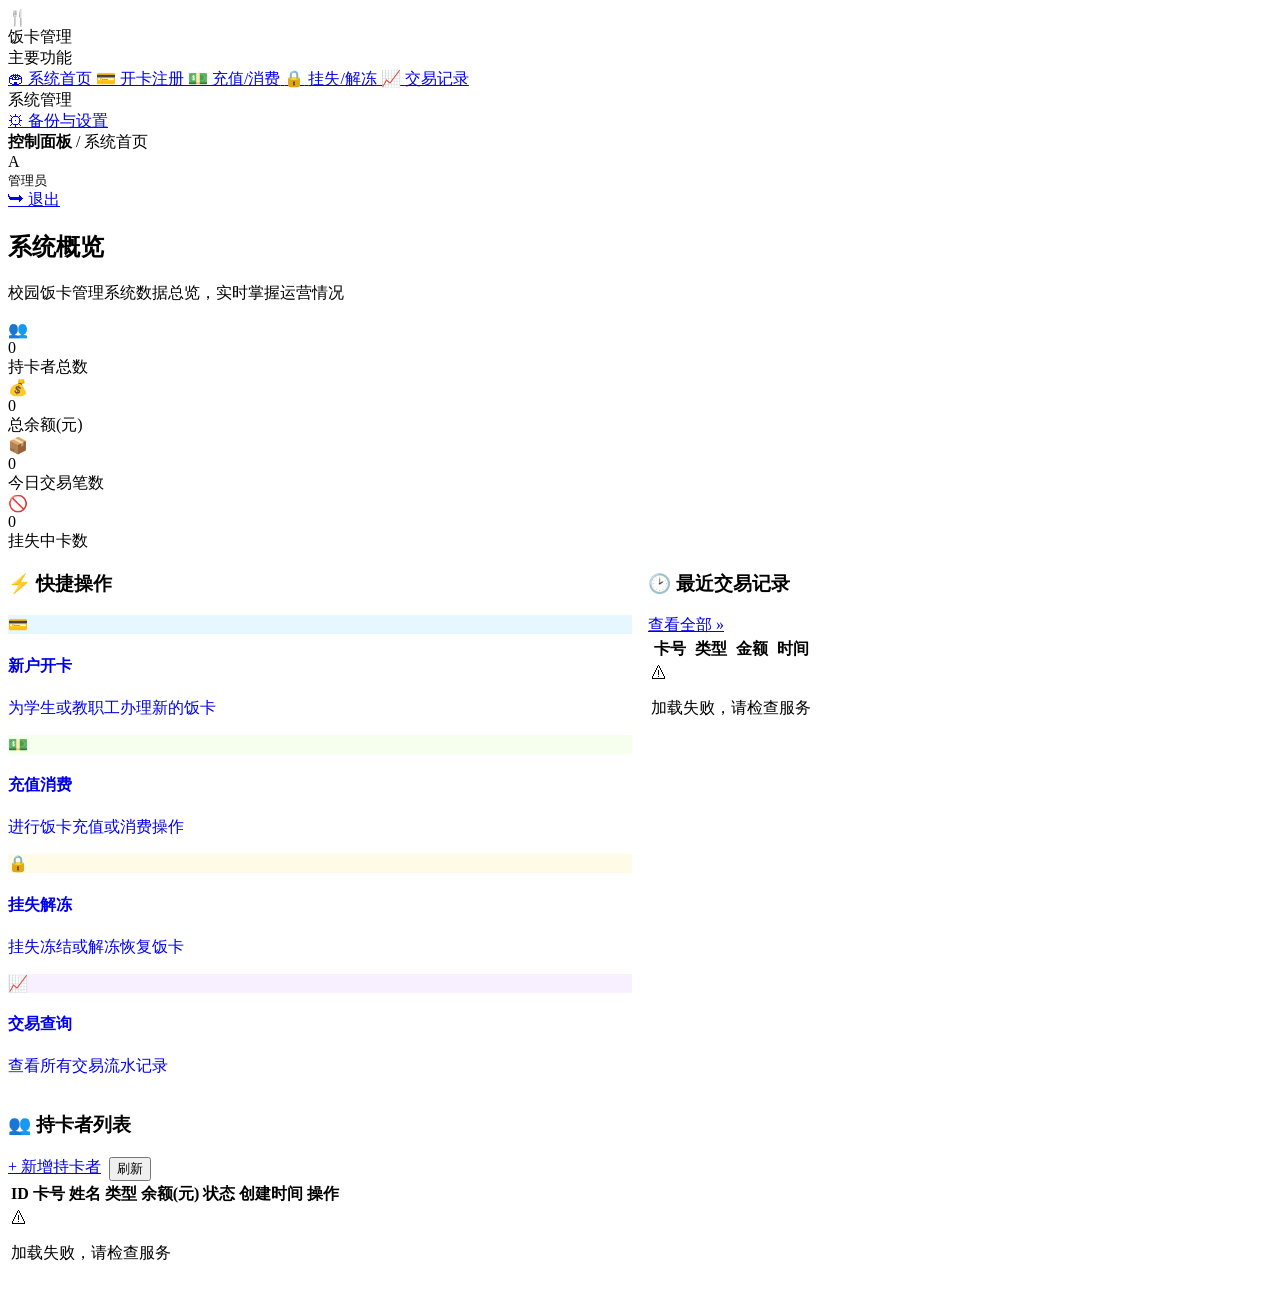
==== src/main/resources/templates/index.html @ 961508a8 "Initial commit" ====
<!DOCTYPE html>
<html lang="zh-CN" xmlns:th="http://www.thymeleaf.org">
<head>
  <meta charset="UTF-8">
  <meta name="viewport" content="width=device-width, initial-scale=1.0">
  <title>系统首页 - 校园饭卡管理系统</title>
  <link rel="stylesheet" th:href="@{/css/style.css}">
</head>
<body>
  <div class="app-layout">
    <!-- ==================== 侧边栏导航 ==================== -->
    <aside class="sidebar">
      <div class="sidebar-header">
        <div class="logo-icon-small">&#127860;</div>
        <span>饭卡管理</span>
      </div>
      <nav class="sidebar-nav">
        <div class="nav-section-title">主要功能</div>
        <a href="/index" class="nav-item active">
          <span class="nav-icon">&#127967;</span>
          <span>系统首页</span>
        </a>
        <a href="/register" class="nav-item">
          <span class="nav-icon">&#128179;</span>
          <span>开卡注册</span>
        </a>
        <a href="/recharge-consume" class="nav-item">
          <span class="nav-icon">&#128181;</span>
          <span>充值/消费</span>
        </a>
        <a href="/loss-management" class="nav-item">
          <span class="nav-icon">&#128274;</span>
          <span>挂失/解冻</span>
        </a>
        <a href="/transactions" class="nav-item">
          <span class="nav-icon">&#128200;</span>
          <span>交易记录</span>
        </a>

        <div class="nav-section-title">系统管理</div>
        <a href="/settings" class="nav-item">
          <span class="nav-icon">&#9881;</span>
          <span>备份与设置</span>
        </a>
      </nav>
    </aside>

    <!-- ==================== 主内容区 ==================== -->
    <main class="main-content">
      <!-- 顶部导航栏 -->
      <header class="topbar">
        <div class="topbar-left">
          <span class="breadcrumb"><strong>控制面板</strong> / 系统首页</span>
        </div>
        <div class="topbar-right">
          <div class="user-info" onclick="showToast('当前用户：管理员(admin)','info')">
            <div class="avatar">A</div>
            <span style="font-size:13px;font-weight:500;">管理员</span>
          </div>
          <a href="/login" class="btn btn-default btn-sm" onclick="return confirmLogout()">
            &#10149; 退出
          </a>
        </div>
      </header>

      <!-- 页面内容 -->
      <div class="page-content">
        <!-- 页面标题 -->
        <div class="page-header">
          <h2>系统概览</h2>
          <p>校园饭卡管理系统数据总览，实时掌握运营情况</p>
        </div>

        <!-- 数据统计卡片 -->
        <div class="stats-row" id="statsRow">
          <div class="stat-card">
            <div class="stat-icon blue">&#128101;</div>
            <div class="stat-info">
              <div class="stat-value" id="totalUsers">--</div>
              <div class="stat-label">持卡者总数</div>
            </div>
          </div>
          <div class="stat-card">
            <div class="stat-icon green">&#128176;</div>
            <div class="stat-info">
              <div class="stat-value" id="totalBalance">--</div>
              <div class="stat-label">总余额(元)</div>
            </div>
          </div>
          <div class="stat-card">
            <div class="stat-icon orange">&#128230;</div>
            <div class="stat-info">
              <div class="stat-value" id="todayTransactions">--</div>
              <div class="stat-label">今日交易笔数</div>
            </div>
          </div>
          <div class="stat-card">
            <div class="stat-icon red">&#128683;</div>
            <div class="stat-info">
              <div class="stat-value" id="lossCount">--</div>
              <div class="stat-label">挂失中卡数</div>
            </div>
          </div>
        </div>

        <!-- 快捷操作 + 最近记录 -->
        <div style="display:grid; grid-template-columns: 1fr 1fr; gap:16px;">
          <!-- 快捷操作 -->
          <div class="card">
            <div class="card-header">
              <h3>&#9889; 快捷操作</h3>
            </div>
            <div class="card-body">
              <div class="quick-actions-grid" style="grid-template-columns: 1fr 1fr;">
                <a href="/register" class="qa-card" style="cursor:pointer;text-decoration:none;display:block;">
                  <div class="qa-icon" style="background:#e6f7ff;color:#1890ff;">&#128179;</div>
                  <h4>新户开卡</h4>
                  <p>为学生或教职工办理新的饭卡</p>
                </a>
                <a href="/recharge-consume" class="qa-card" style="cursor:pointer;text-decoration:none;display:block;">
                  <div class="qa-icon" style="background:#f6ffed;color:#52c41a;">&#128181;</div>
                  <h4>充值消费</h4>
                  <p>进行饭卡充值或消费操作</p>
                </a>
                <a href="/loss-management" class="qa-card" style="cursor:pointer;text-decoration:none;display:block;">
                  <div class="qa-icon" style="background:#fffbe6;color:#faad14;">&#128274;</div>
                  <h4>挂失解冻</h4>
                  <p>挂失冻结或解冻恢复饭卡</p>
                </a>
                <a href="/transactions" class="qa-card" style="cursor:pointer;text-decoration:none;display:block;">
                  <div class="qa-icon" style="background:#f9f0ff;color:#722ed1;">&#128200;</div>
                  <h4>交易查询</h4>
                  <p>查看所有交易流水记录</p>
                </a>
              </div>
            </div>
          </div>

          <!-- 最近交易记录 -->
          <div class="card">
            <div class="card-header">
              <h3>&#128337; 最近交易记录</h3>
              <a href="/transactions" class="btn btn-sm btn-outline">查看全部 &raquo;</a>
            </div>
            <div class="card-body" style="padding:0;">
              <div class="table-wrapper">
                <table class="data-table">
                  <thead>
                    <tr>
                      <th>卡号</th>
                      <th>类型</th>
                      <th>金额</th>
                      <th>时间</th>
                    </tr>
                  </thead>
                  <tbody id="recentTransactions">
                    <tr>
                      <td colspan="4" class="empty-state">
                        <div class="empty-icon">&#8987;</div>
                        <p>正在加载数据...</p>
                      </td>
                    </tr>
                  </tbody>
                </table>
              </div>
            </div>
          </div>
        </div>

        <!-- 持卡者列表预览 -->
        <div class="card mt-24">
          <div class="card-header">
            <h3>&#128101; 持卡者列表</h3>
            <div style="display:flex;gap:8px;">
              <a href="/register" class="btn btn-primary btn-sm">+ 新增持卡者</a>
              <button class="btn btn-default btn-sm" onclick="loadCardHolders()">刷新</button>
            </div>
          </div>
          <div class="card-body" style="padding:0;">
            <div class="table-wrapper">
              <table class="data-table">
                <thead>
                  <tr>
                    <th>ID</th>
                    <th>卡号</th>
                    <th>姓名</th>
                    <th>类型</th>
                    <th>余额(元)</th>
                    <th>状态</th>
                    <th>创建时间</th>
                    <th>操作</th>
                  </tr>
                </thead>
                <tbody id="cardHolderTableBody">
                  <tr>
                    <td colspan="8" class="empty-state">
                      <div class="empty-icon">&#8987;</div>
                      <p>正在加载数据...</p>
                    </td>
                  </tr>
                </tbody>
              </table>
            </div>
          </div>
        </div>
      </div>
    </main>
  </div>

  <!-- Toast容器 -->
  <div class="toast-container" id="toastContainer"></div>

  <script>
    // ========== 工具函数 ==========
    const API_BASE = '/api';

    async function apiGet(url) {
      try {
        const res = await fetch(API_BASE + url);
        return await res.json();
      } catch (err) {
        console.error('API请求失败:', url, err);
        return null;
      }
    }

    async function apiPost(url, data) {
      try {
        const options = {
          method: 'POST',
          headers: { 'Content-Type': 'application/json' },
        };
        if (data && typeof data === 'object') {
          // 区分 JSON body 和 form params
          if (url.includes('?')) {
            options.headers['Content-Type'] = 'application/x-www-form-urlencoded';
            options.body = Object.entries(data).map(([k,v]) => k+'='+encodeURIComponent(v)).join('&');
          } else {
            options.body = JSON.stringify(data);
          }
        }
        const res = await fetch(API_BASE + url, options);
        return await res.json();
      } catch (err) {
        console.error('API POST失败:', url, err);
        return null;
      }
    }

    function formatMoney(val) {
      if (val == null) return '0.00';
      return Number(val).toFixed(2);
    }

    function formatDate(dt) {
      if (!dt) return '--';
      const d = new Date(dt);
      return d.toLocaleString('zh-CN', {
        year:'numeric',month:'2-digit',day:'2-digit',
        hour:'2-digit',minute:'2-digit',second:'2-digit'
      });
    }

    function statusTag(status) {
      const map = {
        1: '<span class="tag tag-success">正常</span>',
        2: '<span class="tag tag-warning">已挂失</span>',
        3: '<span class="tag tag-danger">已注销</span>'
      };
      return map[status] || '<span class="tag tag-default">未知</span>';
    }

    function typeLabel(type) {
      return type === 1 ? '<span class="tag tag-info">学生</span>' : '<span class="tag tag-default">教职工</span>';
    }

    function transTypeTag(type) {
      return type === 1
        ? '<span class="tag tag-success">充值</span>'
        : '<span class="tag tag-danger">消费</span>';
    }

    // ========== Toast提示 ==========
    function showToast(msg, type) {
      type = type || 'info';
      const c = document.getElementById('toastContainer');
      const t = document.createElement('div');
      t.className = 'toast ' + type;
      const icons = { success:'&#10004;', error:'&#10006;', warning:'&#9888;', info:'&#8505;' };
      t.innerHTML = '<span>'+(icons[type]||icons.info)+'</span><span>'+msg+'</span>';
      c.appendChild(t);
      setTimeout(() => {
        t.style.opacity='0'; t.style.transform='translateX(60px)';
        t.style.transition='all 0.3s ease';
        setTimeout(()=>t.remove(),300);
      }, 3000);
    }

    // ========== 加载数据统计 ==========
    async function loadStats() {
      const result = await apiGet('/card-holder');
      if (result && result.code === 200 && Array.isArray(result.data)) {
        const list = result.data;

        // 总人数
        document.getElementById('totalUsers').textContent = list.length;

        // 总余额（仅正常+挂失状态的）
        const totalBal = list.reduce((sum, item) => {
          if (item.status !== 3) sum += Number(item.balance || 0);
          return sum;
        }, 0);
        document.getElementById('totalBalance').textContent = formatMoney(totalBal);

        // 挂失数
        const lossCnt = list.filter(item => item.status === 2).length;
        document.getElementById('lossCount').textContent = lossCnt;
      } else {
        ['totalUsers','totalBalance','lossCount'].forEach(id => {
          document.getElementById(id).textContent = '0';
        });
      }

      // 今日交易数
      const transRes = await apiGet('/transaction');
      if (transRes && transRes.code === 200 && Array.isArray(transRes.data)) {
        const today = new Date().toDateString();
        const todayCount = transRes.data.filter(t => {
          return new Date(t.transactionTime).toDateString() === today;
        }).length;
        document.getElementById('todayTransactions').textContent = todayCount;
      } else {
        document.getElementById('todayTransactions').textContent = '0';
      }
    }

    // ========== 最近交易记录 ==========
    async function loadRecentTransactions() {
      const tbody = document.getElementById('recentTransactions');
      const res = await apiGet('/transaction');
      if (res && res.code === 200 && Array.isArray(res.data)) {
        const recent = res.data.slice(-5).reverse();
        if (recent.length === 0) {
          tbody.innerHTML = '<tr><td colspan="4" class="empty-state"><div class="empty-icon">&#128196;</div><p>暂无交易记录</p></td></tr>';
          return;
        }
        tbody.innerHTML = recent.map(t => `
          <tr>
            <td>${t.cardNumber || '--'}</td>
            <td>${transTypeTag(t.transactionType)}</td>
            <td class="${t.transactionType === 1 ? 'text-success' : 'text-danger'}">${t.transactionType === 1 ? '+' : '-'}${formatMoney(t.amount)}</td>
            <td>${formatDate(t.transactionTime)}</td>
          </tr>
        `).join('');
      } else {
        tbody.innerHTML = '<tr><td colspan="4" class="empty-state"><div class="empty-icon">&#9888;</div><p>加载失败，请检查服务</p></td></tr>';
      }
    }

    // ========== 持卡者列表 ==========
    async function loadCardHolders() {
      const tbody = document.getElementById('cardHolderTableBody');
      const res = await apiGet('/card-holder');
      if (res && res.code === 200 && Array.isArray(res.data)) {
        if (res.data.length === 0) {
          tbody.innerHTML = '<tr><td colspan="8" class="empty-state"><div class="empty-icon">&#128101;</div><p>暂无持卡者数据</p></td></tr>';
          return;
        }
        tbody.innerHTML = res.data.map(item => `
          <tr>
            <td>${item.id}</td>
            <td><strong>${item.cardNumber || '--'}</strong></td>
            <td>${item.name || '--'}</td>
            <td>${typeLabel(item.type)}</td>
            <td><strong>${formatMoney(item.balance)}</strong></td>
            <td>${statusTag(item.status)}</td>
            <td>${formatDate(item.createTime)}</td>
            <td>
              <div class="action-btns">
                ${item.status === 1 ? `<button class="btn btn-warning btn-sm" onclick="quickRecharge('${item.cardNumber}')" title="快速充值">&#128181;</button>` : ''}
                ${item.status === 1 ? `<button class="btn btn-danger btn-sm" onclick="quickLoss('${item.cardNumber}','${item.name}')" title="挂失">&#128274;</button>` : ''}
                ${item.status === 2 ? `<button class="btn btn-success btn-sm" onclick="quickUnfreeze('${item.cardNumber}','${item.name}')" title="解冻">&#9989;</button>` : ''}
              </div>
            </td>
          </tr>
        `).join('');
      } else {
        tbody.innerHTML = '<tr><td colspan="8" class="empty-state"><div class="empty-icon">&#9888;</div><p>加载失败，请检查服务</p></td></tr>';
      }
    }

    // 快捷操作
    async function quickRecharge(cardNo) {
      const amount = prompt(`为卡号 ${cardNo} 充值\n\n请输入充值金额（元）：`);
      if (!amount) return;
      const amt = parseFloat(amount);
      if (isNaN(amt) || amt <= 0) {
        showToast('请输入有效的充值金额', 'error'); return;
      }
      const res = await apiPost('/card-holder/recharge?cardNumber='+encodeURIComponent(cardNo)+'&amount='+amt);
      if (res && res.code === 200) {
        showToast(res.msg || '充值成功', 'success');
        loadCardHolders(); loadStats();
      } else {
        showToast((res && res.msg) || '充值失败', 'error');
      }
    }

    async function quickLoss(cardNo, name) {
      if (!confirm(`确定要挂失【${name}】的饭卡吗？\n卡号：${cardNo}\n\n挂失后该卡将被冻结，无法使用。`)) return;
      const res = await apiPost('/card-holder/report-loss/' + cardNo);
      if (res && res.code === 200) {
        showToast(res.msg || '挂失成功', 'success');
        loadCardHolders(); loadStats();
      } else {
        showToast((res && res.msg) || '挂失失败', 'error');
      }
    }

    async function quickUnfreeze(cardNo, name) {
      if (!confirm(`确定要解冻【${name}】的饭卡吗？\n卡号：${cardNo}`)) return;
      const res = await apiPost('/card-holder/unfreeze/' + cardNo);
      if (res && res.code === 200) {
        showToast(res.msg || '解冻成功', 'success');
        loadCardHolders(); loadStats();
      } else {
        showToast((res && res.msg) || '解冻失败', 'error');
      }
    }

    // ========== 退出确认 ==========
    function confirmLogout() {
      return confirm('确定要退出系统吗？');
    }

    // ========== 页面初始化 ==========
    document.addEventListener('DOMContentLoaded', function () {
      loadStats();
      loadRecentTransactions();
      loadCardHolders();
    });
  </script>
</body>
</html>
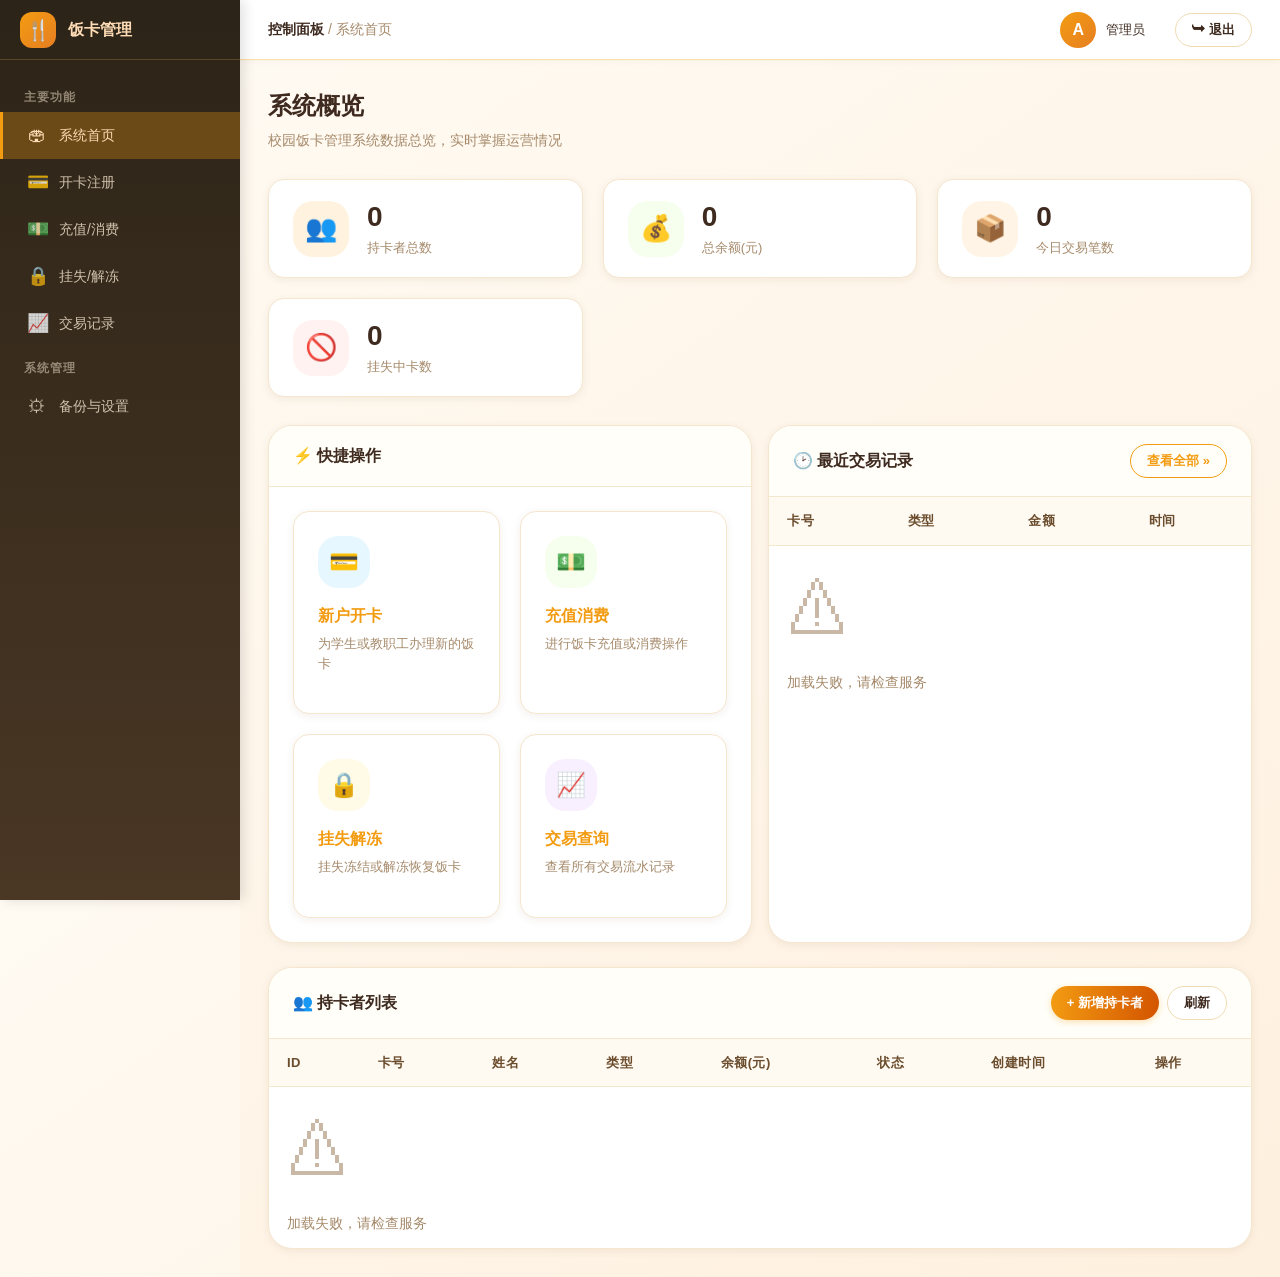
==== commit f8512d66: "更新样式" ====
--- a/src/main/resources/templates/index.html
+++ b/src/main/resources/templates/index.html
@@ -6,6 +6,1132 @@
   <title>系统首页 - 校园饭卡管理系统</title>
   <link rel="stylesheet" th:href="@{/css/style.css}">
 </head>
+<style>
+  /* ========================================
+   校园饭卡管理系统 - 暖色食堂风视觉规范
+   主色调：橙黄 / 金棕 / 暖白
+   克制协调，侧边栏深暖色，主体浅暖色
+   ======================================== */
+
+  /* ---- CSS变量定义 ---- */
+  :root {
+    /* 主色 - 橙黄暖色系 */
+    --primary: #f39c12;
+    --primary-hover: #e67e22;
+    --primary-active: #d35400;
+    --primary-light: #fff3e0;
+    --primary-bg: #ffe0a3;
+
+    /* 功能色（微调保持协调） */
+    --success: #52c41a;
+    --success-hover: #73d13d;
+    --success-bg: #f6ffed;
+    --warning: #faad14;
+    --warning-hover: #ffc53d;
+    --warning-bg: #fffbe6;
+    --danger: #ff4d4f;
+    --danger-hover: #ff7875;
+    --danger-bg: #fff2f0;
+    --info: #8c8c8c;
+
+    /* 中性色（暖调微调） */
+    --text-primary: #3e2a1f;
+    --text-secondary: #6b4c2c;
+    --text-hint: #a68a6b;
+    --border: #f0dbb4;
+    --border-light: #f5e6ce;
+    --bg-body: linear-gradient(145deg, #fffaf2 0%, #fef0df 100%);
+    --bg-white: #ffffff;
+    --bg-hover: #fef6e8;
+
+    /* 阴影（暖色微调） */
+    --shadow-sm: 0 2px 8px rgba(100, 60, 20, 0.08);
+    --shadow-md: 0 8px 20px rgba(100, 60, 20, 0.12);
+    --shadow-lg: 0 20px 35px rgba(100, 60, 20, 0.2);
+
+    /* 圆角（更大更圆润） */
+    --radius-sm: 8px;
+    --radius-md: 12px;
+    --radius-lg: 16px;
+    --radius-xl: 24px;
+
+    /* 字体 */
+    --font-family: -apple-system, BlinkMacSystemFont, 'Segoe UI', 'PingFang SC',
+    'Hiragino Sans GB', 'Microsoft YaHei', 'Helvetica Neue', Helvetica,
+    Arial, sans-serif;
+
+    /* 过渡 */
+    --transition: all 0.3s ease;
+
+    /* 侧边栏尺寸 */
+    --sidebar-width: 240px;
+    --sidebar-collapsed-width: 64px;
+    --header-height: 60px;
+  }
+
+  /* ---- 全局重置 ---- */
+  * {
+    margin: 0;
+    padding: 0;
+    box-sizing: border-box;
+  }
+
+  html, body {
+    height: 100%;
+    font-family: var(--font-family);
+    font-size: 14px;
+    color: var(--text-primary);
+    background: var(--bg-body);
+    line-height: 1.5;
+    -webkit-font-smoothing: antialiased;
+  }
+
+  a {
+    color: var(--primary);
+    text-decoration: none;
+    transition: var(--transition);
+  }
+  a:hover {
+    color: var(--primary-hover);
+  }
+
+  /* ---- 登录页布局（独立保留原暖色渐变）---- */
+  .login-wrapper {
+    display: flex;
+    justify-content: center;
+    align-items: center;
+    min-height: 100vh;
+    background: radial-gradient(circle at 20% 30%, #ffb347, #ff8c00);
+    padding: 20px;
+  }
+
+  .login-card {
+    background: var(--bg-white);
+    border-radius: 48px 24px 48px 24px;
+    box-shadow: var(--shadow-lg), 0 0 0 8px rgba(255,200,100,0.3);
+    width: 440px;
+    max-width: 100%;
+    padding: 38px 32px;
+    transition: all 0.3s ease;
+    border: 1px solid #ffd966;
+    animation: slideUp 0.5s ease;
+  }
+
+  .login-card:hover {
+    border-radius: 24px 48px 24px 48px;
+    transform: translateY(-5px);
+    box-shadow: 0 30px 55px rgba(0,0,0,0.25);
+  }
+
+  @keyframes slideUp {
+    from { opacity: 0; transform: translateY(30px); }
+    to { opacity: 1; transform: translateY(0); }
+  }
+
+  .login-header {
+    text-align: center;
+    margin-bottom: 28px;
+  }
+
+  .login-header .logo-icon {
+    width: 70px;
+    height: 70px;
+    background: #ffaa33;
+    border-radius: 28px;
+    display: flex;
+    align-items: center;
+    justify-content: center;
+    margin: 0 auto 18px;
+    font-size: 36px;
+    color: white;
+    box-shadow: 0 8px 20px rgba(255,140,0,0.4);
+  }
+
+  .login-header h1 {
+    font-size: 24px;
+    font-weight: 700;
+    color: #5a3e1b;
+    margin-bottom: 6px;
+  }
+
+  .login-header p {
+    font-size: 13px;
+    color: #b96f0f;
+  }
+
+  /* ---- 表单组件（全局通用）---- */
+  .form-group {
+    margin-bottom: 20px;
+  }
+
+  .form-group label {
+    display: block;
+    margin-bottom: 6px;
+    font-size: 14px;
+    font-weight: 500;
+    color: var(--text-secondary);
+  }
+
+  .form-control {
+    width: 100%;
+    height: 44px;
+    padding: 8px 16px;
+    border: 1px solid var(--border);
+    border-radius: var(--radius-md);
+    font-size: 14px;
+    color: var(--text-primary);
+    background: var(--bg-white);
+    transition: var(--transition);
+    outline: none;
+    font-family: var(--font-family);
+  }
+  .form-control:focus {
+    border-color: var(--primary);
+    box-shadow: 0 0 0 3px rgba(243,156,18,0.15);
+  }
+  .form-control::placeholder {
+    color: var(--text-hint);
+  }
+  .form-control.error {
+    border-color: var(--danger);
+    box-shadow: 0 0 0 2px rgba(255,77,79,0.15);
+  }
+  .form-control:disabled {
+    background: var(--bg-hover);
+    cursor: not-allowed;
+    color: var(--text-hint);
+  }
+
+  textarea.form-control {
+    height: auto;
+    min-height: 80px;
+    resize: vertical;
+  }
+
+  select.form-control {
+    appearance: none;
+    background-image: url("data:image/svg+xml,%3Csvg xmlns='http://www.w3.org/2000/svg' width='12' height='12' viewBox='0 0 12 12'%3E%3Cpath fill='%23f39c12' d='M6 8L1 3h10z'/%3E%3C/svg%3E");
+    background-repeat: no-repeat;
+    background-position: right 12px center;
+    padding-right: 32px;
+  }
+
+  .form-error {
+    font-size: 12px;
+    color: var(--danger);
+    margin-top: 4px;
+    display: none;
+  }
+  .form-error.show {
+    display: block;
+  }
+
+  .input-prefix {
+    position: relative;
+  }
+  .input-prefix .prefix {
+    position: absolute;
+    left: 14px;
+    top: 50%;
+    transform: translateY(-50%);
+    color: var(--text-hint);
+    font-size: 16px;
+  }
+  .input-prefix .form-control {
+    padding-left: 42px;
+  }
+
+  /* 验证码区域 */
+  .captcha-row {
+    display: flex;
+    gap: 12px;
+  }
+  .captcha-row .form-control {
+    flex: 1;
+  }
+  .captcha-img {
+    width: 110px;
+    height: 44px;
+    border: 1px solid var(--border);
+    border-radius: var(--radius-md);
+    cursor: pointer;
+    background: #f5f0e0;
+    display: flex;
+    align-items: center;
+    justify-content: center;
+    font-size: 20px;
+    letter-spacing: 4px;
+    font-weight: bold;
+    font-family: 'Courier New', monospace;
+    color: var(--primary);
+  }
+
+  /* ---- 按钮系统（暖色主题）---- */
+  .btn {
+    display: inline-flex;
+    align-items: center;
+    justify-content: center;
+    gap: 8px;
+    height: 42px;
+    padding: 0 24px;
+    border: 1px solid transparent;
+    border-radius: 40px;
+    font-size: 14px;
+    font-weight: 600;
+    cursor: pointer;
+    transition: var(--transition);
+    white-space: nowrap;
+    font-family: var(--font-family);
+  }
+  .btn:hover { transform: translateY(-2px); }
+  .btn:active { transform: translateY(0); }
+
+  .btn-primary {
+    background: linear-gradient(95deg, var(--primary), var(--primary-active));
+    color: #fff;
+    border: none;
+    box-shadow: 0 2px 6px rgba(243,156,18,0.3);
+  }
+  .btn-primary:hover {
+    background: linear-gradient(95deg, #e67e22, #d35400);
+    box-shadow: 0 6px 14px rgba(243,156,18,0.4);
+  }
+
+  .btn-success {
+    background: var(--success);
+    color: #fff;
+  }
+  .btn-success:hover {
+    background: var(--success-hover);
+    box-shadow: 0 4px 12px rgba(82,196,26,0.3);
+  }
+
+  .btn-warning {
+    background: var(--warning);
+    color: #fff;
+  }
+  .btn-warning:hover {
+    background: #ffaa33;
+    box-shadow: 0 4px 12px rgba(250,173,20,0.3);
+  }
+
+  .btn-danger {
+    background: var(--danger);
+    color: #fff;
+  }
+  .btn-danger:hover {
+    background: var(--danger-hover);
+    box-shadow: 0 4px 12px rgba(255,77,79,0.3);
+  }
+
+  .btn-default {
+    background: var(--bg-white);
+    color: var(--text-primary);
+    border-color: var(--border);
+  }
+  .btn-default:hover {
+    color: var(--primary);
+    border-color: var(--primary);
+    background: var(--primary-light);
+  }
+
+  .btn-outline {
+    background: transparent;
+    color: var(--primary);
+    border-color: var(--primary);
+  }
+  .btn-outline:hover {
+    background: var(--primary-light);
+  }
+
+  .btn-sm {
+    height: 34px;
+    padding: 0 16px;
+    font-size: 13px;
+  }
+  .btn-lg {
+    height: 48px;
+    padding: 0 32px;
+    font-size: 16px;
+    border-radius: 48px;
+  }
+  .btn-block {
+    width: 100%;
+  }
+
+  .btn:disabled {
+    opacity: 0.6;
+    cursor: not-allowed;
+    transform: none !important;
+  }
+
+  /* ---- 后端布局（侧边栏 + 主内容区）---- */
+  .app-layout {
+    display: flex;
+    min-height: 100vh;
+  }
+
+  /* 侧边栏（深暖褐色，克制不张扬） */
+  .sidebar {
+    width: var(--sidebar-width);
+    background: linear-gradient(180deg, #2c2418 0%, #4a3724 100%);
+    color: #f5e6ce;
+    position: fixed;
+    top: 0;
+    left: 0;
+    bottom: 0;
+    z-index: 100;
+    overflow-y: auto;
+    transition: width 0.3s ease;
+    box-shadow: 4px 0 12px rgba(0,0,0,0.12);
+  }
+
+  .sidebar-header {
+    height: var(--header-height);
+    display: flex;
+    align-items: center;
+    padding: 0 20px;
+    border-bottom: 1px solid rgba(255,200,100,0.2);
+    gap: 12px;
+  }
+  .sidebar-header .logo-icon-small {
+    width: 36px;
+    height: 36px;
+    background: linear-gradient(135deg, #f39c12, #e67e22);
+    border-radius: 12px;
+    display: flex;
+    align-items: center;
+    justify-content: center;
+    font-size: 20px;
+    flex-shrink: 0;
+  }
+  .sidebar-header span {
+    font-size: 16px;
+    font-weight: 600;
+    white-space: nowrap;
+    color: #ffdcb5;
+  }
+
+  .sidebar-nav {
+    padding: 16px 0;
+  }
+
+  .nav-section-title {
+    padding: 12px 24px 6px;
+    font-size: 12px;
+    text-transform: uppercase;
+    color: rgba(245, 230, 206, 0.5);
+    letter-spacing: 1px;
+    font-weight: 600;
+  }
+
+  .nav-item {
+    display: flex;
+    align-items: center;
+    padding: 10px 24px;
+    color: rgba(245, 230, 206, 0.8);
+    cursor: pointer;
+    transition: var(--transition);
+    gap: 12px;
+    font-size: 14px;
+    border-left: 3px solid transparent;
+    text-decoration: none;
+  }
+  .nav-item:hover {
+    color: #fff3e0;
+    background: rgba(243,156,18,0.2);
+  }
+  .nav-item.active {
+    color: #ffdcb5;
+    background: rgba(243,156,18,0.3);
+    border-left-color: var(--primary);
+  }
+  .nav-item .nav-icon {
+    width: 20px;
+    text-align: center;
+    font-size: 18px;
+    flex-shrink: 0;
+  }
+
+  /* 主内容区 */
+  .main-content {
+    flex: 1;
+    margin-left: var(--sidebar-width);
+    min-height: 100vh;
+    display: flex;
+    flex-direction: column;
+    background: var(--bg-body);
+  }
+
+  /* 顶部导航栏（暖白+浅橙边框） */
+  .topbar {
+    height: var(--header-height);
+    background: var(--bg-white);
+    border-bottom: 1px solid #ffe0a3;
+    display: flex;
+    align-items: center;
+    justify-content: space-between;
+    padding: 0 28px;
+    position: sticky;
+    top: 0;
+    z-index: 50;
+    box-shadow: 0 2px 6px rgba(0,0,0,0.03);
+  }
+
+  .topbar-left {
+    display: flex;
+    align-items: center;
+    gap: 16px;
+  }
+  .breadcrumb {
+    font-size: 14px;
+    color: var(--text-hint);
+  }
+  .breadcrumb strong {
+    color: var(--text-primary);
+    font-weight: 600;
+  }
+
+  .topbar-right {
+    display: flex;
+    align-items: center;
+    gap: 18px;
+  }
+  .user-info {
+    display: flex;
+    align-items: center;
+    gap: 10px;
+    cursor: pointer;
+    padding: 6px 12px;
+    border-radius: 40px;
+    transition: var(--transition);
+  }
+  .user-info:hover {
+    background: var(--primary-light);
+  }
+  .avatar {
+    width: 36px;
+    height: 36px;
+    border-radius: 50%;
+    background: linear-gradient(135deg, #f39c12, #e67e22);
+    color: #fff;
+    display: flex;
+    align-items: center;
+    justify-content: center;
+    font-size: 16px;
+    font-weight: 600;
+  }
+
+  /* 页面内容容器 */
+  .page-content {
+    padding: 28px;
+    flex: 1;
+  }
+
+  /* 页面标题 */
+  .page-header {
+    margin-bottom: 28px;
+  }
+  .page-header h2 {
+    font-size: 24px;
+    font-weight: 700;
+    color: var(--text-primary);
+    margin-bottom: 6px;
+  }
+  .page-header p {
+    font-size: 14px;
+    color: var(--text-hint);
+  }
+
+  /* 卡片面板（暖白+橙色边框光晕） */
+  .card {
+    background: var(--bg-white);
+    border-radius: var(--radius-xl);
+    box-shadow: var(--shadow-sm);
+    border: 1px solid var(--border-light);
+    overflow: hidden;
+    transition: var(--transition);
+  }
+  .card:hover {
+    box-shadow: var(--shadow-md);
+    border-color: #f5d5a8;
+  }
+  .card-header {
+    padding: 18px 24px;
+    border-bottom: 1px solid var(--border-light);
+    display: flex;
+    align-items: center;
+    justify-content: space-between;
+    flex-wrap: wrap;
+    gap: 12px;
+    background: #fffef8;
+  }
+  .card-header h3 {
+    font-size: 16px;
+    font-weight: 600;
+    color: var(--text-primary);
+  }
+  .card-body {
+    padding: 24px;
+  }
+
+  /* 数据统计卡片行 */
+  .stats-row {
+    display: grid;
+    grid-template-columns: repeat(auto-fit, minmax(240px, 1fr));
+    gap: 20px;
+    margin-bottom: 28px;
+  }
+
+  .stat-card {
+    background: var(--bg-white);
+    border-radius: var(--radius-lg);
+    padding: 20px 24px;
+    box-shadow: var(--shadow-sm);
+    border: 1px solid var(--border-light);
+    display: flex;
+    align-items: center;
+    gap: 18px;
+    transition: var(--transition);
+  }
+  .stat-card:hover {
+    box-shadow: var(--shadow-md);
+    transform: translateY(-3px);
+    border-color: #f5d5a8;
+  }
+  .stat-icon {
+    width: 56px;
+    height: 56px;
+    border-radius: 20px;
+    display: flex;
+    align-items: center;
+    justify-content: center;
+    font-size: 26px;
+    flex-shrink: 0;
+  }
+  .stat-icon.blue { background: #fff3e0; color: #f39c12; }
+  .stat-icon.green { background: #f6ffed; color: #52c41a; }
+  .stat-icon.orange { background: #fff4e5; color: #faad14; }
+  .stat-icon.red { background: #fff2f0; color: #ff4d4f; }
+  .stat-icon.purple { background: #fef0e6; color: #e67e22; }
+
+  .stat-info .stat-value {
+    font-size: 28px;
+    font-weight: 700;
+    color: var(--text-primary);
+    line-height: 1.2;
+  }
+  .stat-info .stat-label {
+    font-size: 13px;
+    color: var(--text-hint);
+    margin-top: 4px;
+  }
+
+  /* 表格 */
+  .table-wrapper {
+    overflow-x: auto;
+  }
+  .data-table {
+    width: 100%;
+    border-collapse: collapse;
+    font-size: 14px;
+  }
+  .data-table th,
+  .data-table td {
+    padding: 14px 18px;
+    text-align: left;
+    border-bottom: 1px solid var(--border-light);
+    white-space: nowrap;
+  }
+  .data-table th {
+    background: #fefaf2;
+    font-weight: 600;
+    color: var(--text-secondary);
+    font-size: 13px;
+    text-transform: uppercase;
+    letter-spacing: 0.5px;
+  }
+  .data-table tbody tr {
+    transition: var(--transition);
+  }
+  .data-table tbody tr:hover {
+    background: var(--primary-light);
+  }
+  .data-table tbody tr:last-child td {
+    border-bottom: none;
+  }
+
+  /* 状态标签 */
+  .tag {
+    display: inline-flex;
+    align-items: center;
+    padding: 4px 12px;
+    border-radius: 30px;
+    font-size: 12px;
+    font-weight: 500;
+  }
+  .tag-success {
+    background: var(--success-bg);
+    color: var(--success);
+    border: 1px solid #b7eb8f;
+  }
+  .tag-warning {
+    background: var(--warning-bg);
+    color: #d48806;
+    border: 1px solid #ffe58f;
+  }
+  .tag-danger {
+    background: var(--danger-bg);
+    color: var(--danger);
+    border: 1px solid #ffa39e;
+  }
+  .tag-info {
+    background: #fff3e0;
+    color: #e67e22;
+    border: 1px solid #ffd8a8;
+  }
+  .tag-default {
+    background: #faf0e3;
+    color: var(--text-secondary);
+    border: 1px solid var(--border);
+  }
+
+  /* 分页 */
+  .pagination {
+    display: flex;
+    align-items: center;
+    justify-content: space-between;
+    padding: 16px 24px;
+    border-top: 1px solid var(--border-light);
+    flex-wrap: wrap;
+    gap: 12px;
+  }
+  .pagination-info {
+    font-size: 13px;
+    color: var(--text-hint);
+  }
+  .pagination-btns {
+    display: flex;
+    gap: 6px;
+  }
+  .page-btn {
+    min-width: 36px;
+    height: 36px;
+    display: inline-flex;
+    align-items: center;
+    justify-content: center;
+    border: 1px solid var(--border);
+    border-radius: 30px;
+    font-size: 13px;
+    cursor: pointer;
+    transition: var(--transition);
+    background: var(--bg-white);
+    color: var(--text-primary);
+    padding: 0 12px;
+  }
+  .page-btn:hover {
+    color: var(--primary);
+    border-color: var(--primary);
+    background: var(--primary-light);
+  }
+  .page-btn.active {
+    background: var(--primary);
+    color: #fff;
+    border-color: var(--primary);
+  }
+  .page-btn.disabled {
+    opacity: 0.45;
+    cursor: not-allowed;
+    pointer-events: none;
+  }
+
+  /* 搜索筛选栏 */
+  .filter-bar {
+    display: flex;
+    align-items: center;
+    gap: 16px;
+    flex-wrap: wrap;
+    margin-bottom: 20px;
+    padding: 16px 24px;
+    background: #fefaf2;
+    border-radius: var(--radius-lg);
+    border: 1px solid var(--border-light);
+  }
+  .filter-bar .form-control {
+    height: 38px;
+    font-size: 13px;
+  }
+  .filter-bar .btn {
+    height: 38px;
+    padding: 0 20px;
+    font-size: 13px;
+  }
+
+  /* 弹窗/模态框 */
+  .modal-overlay {
+    position: fixed;
+    top: 0;
+    left: 0;
+    right: 0;
+    bottom: 0;
+    background: rgba(0,0,0,0.45);
+    z-index: 1000;
+    display: flex;
+    align-items: center;
+    justify-content: center;
+    animation: fadeIn 0.2s ease;
+    backdrop-filter: blur(2px);
+  }
+  .modal-overlay.hidden {
+    display: none;
+  }
+
+  @keyframes fadeIn {
+    from { opacity: 0; }
+    to { opacity: 1; }
+  }
+
+  .modal-box {
+    background: var(--bg-white);
+    border-radius: var(--radius-xl);
+    box-shadow: var(--shadow-lg);
+    width: 520px;
+    max-width: 90vw;
+    max-height: 85vh;
+    overflow-y: auto;
+    animation: modalIn 0.3s ease;
+  }
+  .modal-box.sm { width: 400px; }
+  .modal-box.lg { width: 720px; }
+
+  @keyframes modalIn {
+    from { opacity: 0; transform: scale(0.95) translateY(20px); }
+    to { opacity: 1; transform: scale(1) translateY(0); }
+  }
+
+  .modal-header {
+    padding: 20px 24px;
+    border-bottom: 1px solid var(--border-light);
+    display: flex;
+    align-items: center;
+    justify-content: space-between;
+  }
+  .modal-header h3 {
+    font-size: 18px;
+    font-weight: 600;
+  }
+  .modal-close {
+    width: 36px;
+    height: 36px;
+    border: none;
+    background: none;
+    font-size: 20px;
+    cursor: pointer;
+    border-radius: 50%;
+    color: var(--text-hint);
+    display: flex;
+    align-items: center;
+    justify-content: center;
+    transition: var(--transition);
+  }
+  .modal-close:hover {
+    background: var(--bg-hover);
+    color: var(--text-primary);
+  }
+
+  .modal-body {
+    padding: 24px;
+  }
+  .modal-footer {
+    padding: 16px 24px;
+    border-top: 1px solid var(--border-light);
+    display: flex;
+    justify-content: flex-end;
+    gap: 12px;
+  }
+
+  /* Toast 提示 */
+  .toast-container {
+    position: fixed;
+    top: 24px;
+    right: 24px;
+    z-index: 2000;
+    display: flex;
+    flex-direction: column;
+    gap: 12px;
+  }
+
+  .toast {
+    min-width: 280px;
+    padding: 12px 20px;
+    border-radius: var(--radius-md);
+    box-shadow: var(--shadow-lg);
+    font-size: 14px;
+    display: flex;
+    align-items: center;
+    gap: 10px;
+    animation: toastIn 0.3s ease;
+    background: var(--bg-white);
+    border-left: 4px solid var(--primary);
+  }
+  .toast.success { border-left-color: var(--success); }
+  .toast.error { border-left-color: var(--danger); }
+  .toast.warning { border-left-color: var(--warning); }
+
+  @keyframes toastIn {
+    from { opacity: 0; transform: translateX(60px); }
+    to { opacity: 1; transform: translateX(0); }
+  }
+
+  /* 确认对话框 */
+  .confirm-overlay {
+    position: fixed;
+    top: 0; left: 0; right: 0; bottom: 0;
+    background: rgba(0,0,0,0.45);
+    z-index: 1050;
+    display: flex;
+    align-items: center;
+    justify-content: center;
+    backdrop-filter: blur(2px);
+  }
+  .confirm-overlay.hidden { display: none; }
+  .confirm-box {
+    background: var(--bg-white);
+    border-radius: var(--radius-xl);
+    box-shadow: var(--shadow-lg);
+    width: 380px;
+    padding: 32px 24px 24px;
+    text-align: center;
+  }
+  .confirm-box .confirm-icon {
+    font-size: 48px;
+    margin-bottom: 16px;
+  }
+  .confirm-box h3 { font-size: 18px; margin-bottom: 12px; }
+  .confirm-box p {
+    font-size: 14px;
+    color: var(--text-secondary);
+    margin-bottom: 24px;
+    line-height: 1.6;
+  }
+  .confirm-btns {
+    display: flex;
+    gap: 12px;
+    justify-content: center;
+  }
+
+  /* 空状态 */
+  .empty-state {
+    text-align: center;
+    padding: 56px 20px;
+    color: var(--text-hint);
+  }
+  .empty-state .empty-icon {
+    font-size: 64px;
+    margin-bottom: 16px;
+    opacity: 0.6;
+  }
+  .empty-state p {
+    font-size: 14px;
+  }
+
+  /* 加载中 */
+  .loading-spinner {
+    display: inline-block;
+    width: 24px;
+    height: 24px;
+    border: 3px solid var(--border-light);
+    border-top-color: var(--primary);
+    border-radius: 50%;
+    animation: spin 0.7s linear infinite;
+  }
+  @keyframes spin {
+    to { transform: rotate(360deg); }
+  }
+
+  .loading-mask {
+    position: absolute;
+    top: 0; left: 0; right: 0; bottom: 0;
+    background: rgba(255,255,255,0.8);
+    display: flex;
+    align-items: center;
+    justify-content: center;
+    z-index: 10;
+    border-radius: inherit;
+  }
+
+  /* 操作按钮组 */
+  .action-btns {
+    display: flex;
+    gap: 8px;
+  }
+
+  /* 快捷操作面板 */
+  .quick-actions-grid {
+    display: grid;
+    grid-template-columns: repeat(2, 1fr);
+    gap: 20px;
+  }
+  .qa-card {
+    background: var(--bg-white);
+    border-radius: var(--radius-lg);
+    padding: 24px;
+    box-shadow: var(--shadow-sm);
+    border: 1px solid var(--border-light);
+    transition: var(--transition);
+  }
+  .qa-card:hover {
+    box-shadow: var(--shadow-md);
+    transform: translateY(-3px);
+    border-color: #f5d5a8;
+  }
+  .qa-card .qa-icon {
+    width: 52px;
+    height: 52px;
+    border-radius: 20px;
+    display: flex;
+    align-items: center;
+    justify-content: center;
+    font-size: 24px;
+    margin-bottom: 16px;
+  }
+  .qa-card h4 {
+    font-size: 16px;
+    font-weight: 600;
+    margin-bottom: 6px;
+  }
+  .qa-card p {
+    font-size: 13px;
+    color: var(--text-hint);
+    margin-bottom: 16px;
+    line-height: 1.5;
+  }
+
+  /* 设置项列表 */
+  .setting-list {
+    list-style: none;
+  }
+  .setting-item {
+    display: flex;
+    align-items: center;
+    justify-content: space-between;
+    padding: 18px 0;
+    border-bottom: 1px solid var(--border-light);
+  }
+  .setting-item:last-child { border-bottom: none; }
+  .setting-item .setting-label h4 {
+    font-size: 15px;
+    font-weight: 500;
+    margin-bottom: 4px;
+  }
+  .setting-item .setting-label p {
+    font-size: 12px;
+    color: var(--text-hint);
+  }
+
+  /* 开关 */
+  .switch {
+    position: relative;
+    width: 46px;
+    height: 24px;
+    cursor: pointer;
+  }
+  .switch input { display: none; }
+  .switch-slider {
+    position: absolute;
+    inset: 0;
+    background: #ccc;
+    border-radius: 24px;
+    transition: var(--transition);
+  }
+  .switch-slider::after {
+    content: '';
+    position: absolute;
+    top: 3px;
+    left: 3px;
+    width: 18px;
+    height: 18px;
+    background: #fff;
+    border-radius: 50%;
+    transition: var(--transition);
+    box-shadow: 0 1px 3px rgba(0,0,0,0.2);
+  }
+  .switch input:checked + .switch-slider {
+    background: var(--primary);
+  }
+  .switch input:checked + .switch-slider::after {
+    transform: translateX(22px);
+  }
+
+  /* 备份记录列表 */
+  .backup-record {
+    display: flex;
+    align-items: center;
+    padding: 14px 20px;
+    border-bottom: 1px solid var(--border-light);
+    gap: 16px;
+  }
+  .backup-record:last-child { border-bottom: none; }
+  .backup-file-icon {
+    width: 44px;
+    height: 44px;
+    background: var(--success-bg);
+    color: var(--success);
+    border-radius: var(--radius-md);
+    display: flex;
+    align-items: center;
+    justify-content: center;
+    font-size: 22px;
+    flex-shrink: 0;
+  }
+  .backup-info { flex: 1; }
+  .backup-info .filename {
+    font-size: 14px;
+    font-weight: 500;
+    color: var(--text-primary);
+  }
+  .backup-info .filetime {
+    font-size: 12px;
+    color: var(--text-hint);
+    margin-top: 4px;
+  }
+  .filesize {
+    font-size: 13px;
+    color: var(--text-hint);
+    white-space: nowrap;
+  }
+
+  /* 工具类 */
+  .text-center { text-align: center; }
+  .text-right { text-align: right; }
+  .text-danger { color: var(--danger) !important; }
+  .text-success { color: var(--success) !important; }
+  .text-warning { color: var(--warning) !important; }
+  .text-muted { color: var(--text-hint) !important; }
+  .mt-8 { margin-top: 8px; }
+  .mt-16 { margin-top: 16px; }
+  .mt-24 { margin-top: 24px; }
+  .mb-8 { margin-bottom: 8px; }
+  .mb-16 { margin-bottom: 16px; }
+  .mb-24 { margin-bottom: 24px; }
+  .gap-8 { gap: 8px; }
+  .gap-12 { gap: 12px; }
+  .flex { display: flex; }
+  .flex-center { display: flex; align-items: center; justify-content: center; }
+  .flex-between { display: flex; align-items: center; justify-content: space-between; }
+
+  /* 响应式适配 */
+  @media (max-width: 768px) {
+    .sidebar { width: 0; overflow: hidden; }
+    .main-content { margin-left: 0; }
+    .stats-row { grid-template-columns: 1fr; }
+    .quick-actions-grid { grid-template-columns: 1fr; }
+    .filter-bar { flex-direction: column; align-items: stretch; }
+    .modal-box { width: 95vw; margin: 20px; }
+    .login-card { padding: 28px 20px; }
+    .page-content { padding: 20px; }
+  }
+</style>
 <body>
   <div class="app-layout">
     <!-- ==================== 侧边栏导航 ==================== -->
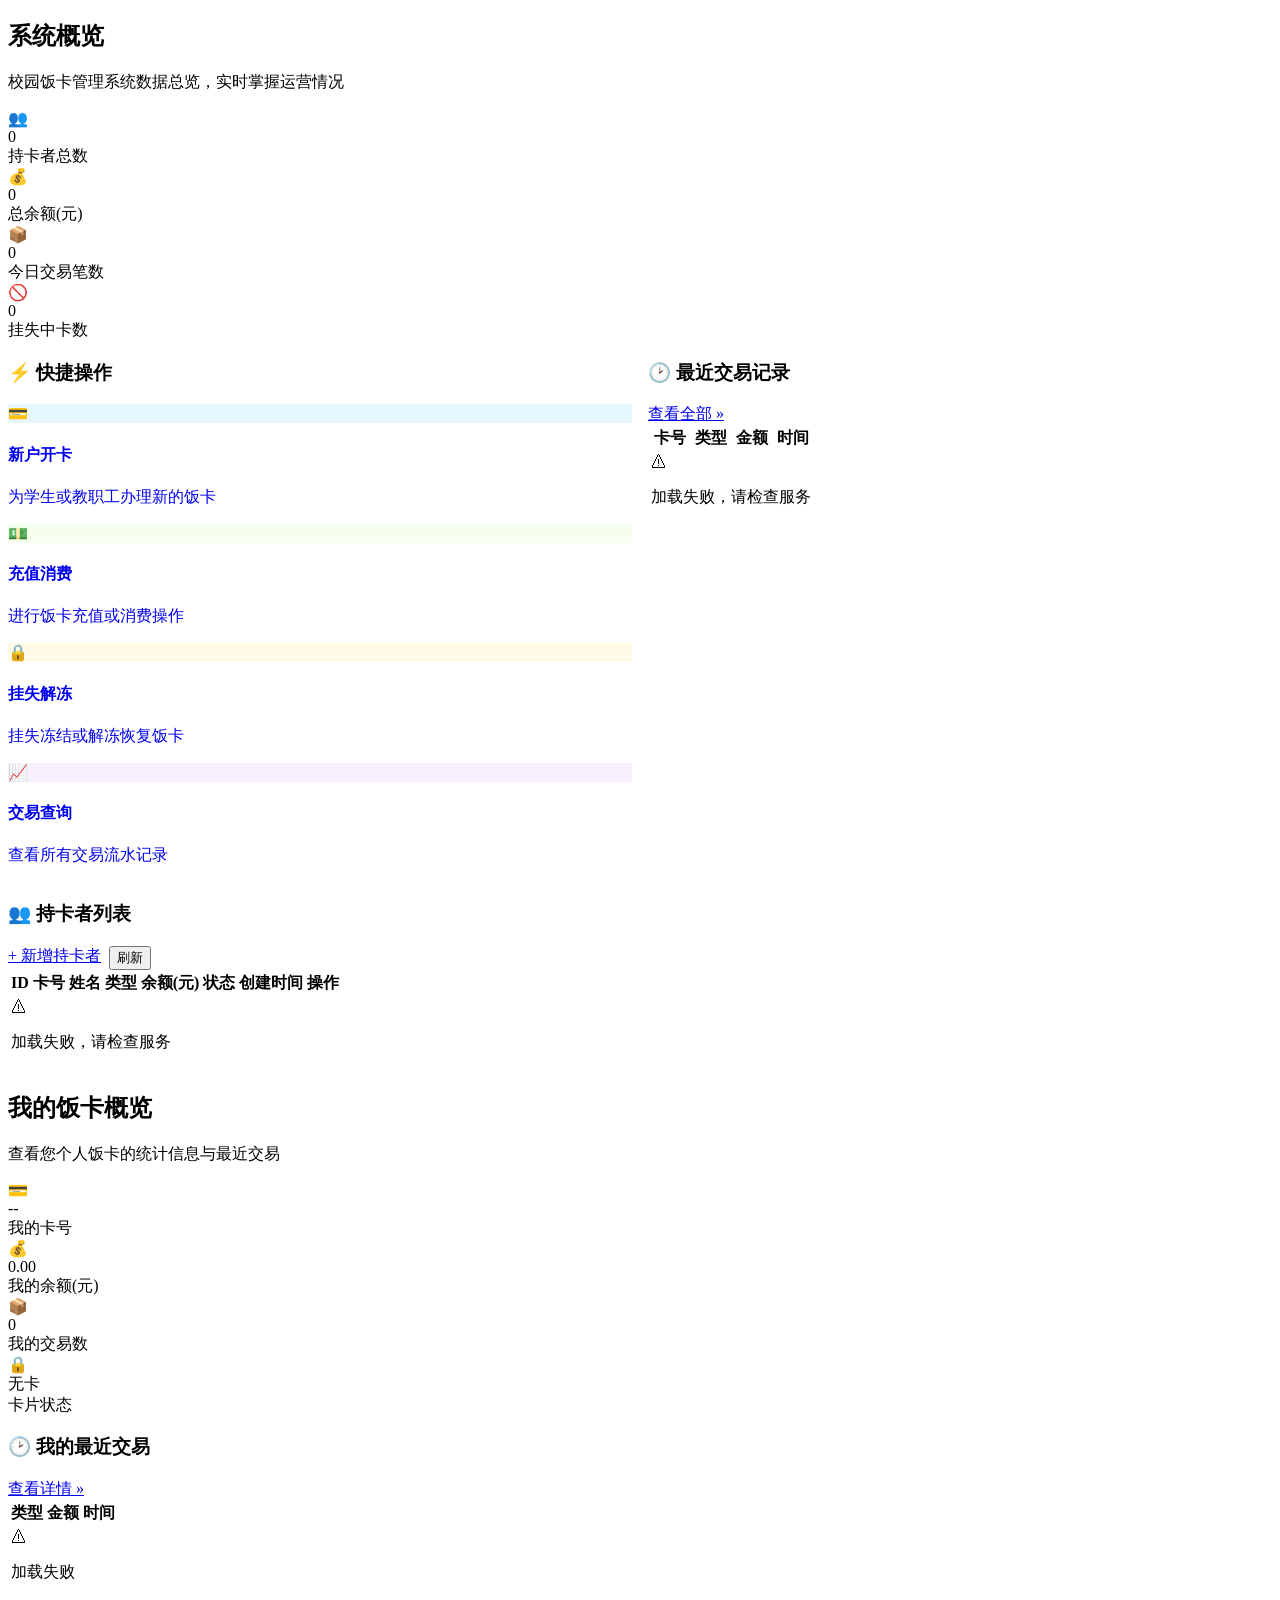
==== commit 32376a7f: "最终版（管理员和普通用户权限区分version）" ====
--- a/src/main/resources/templates/index.html
+++ b/src/main/resources/templates/index.html
@@ -1,1195 +1,13 @@
 <!DOCTYPE html>
-<html lang="zh-CN" xmlns:th="http://www.thymeleaf.org">
-<head>
-  <meta charset="UTF-8">
-  <meta name="viewport" content="width=device-width, initial-scale=1.0">
-  <title>系统首页 - 校园饭卡管理系统</title>
-  <link rel="stylesheet" th:href="@{/css/style.css}">
-</head>
-<style>
-  /* ========================================
-   校园饭卡管理系统 - 暖色食堂风视觉规范
-   主色调：橙黄 / 金棕 / 暖白
-   克制协调，侧边栏深暖色，主体浅暖色
-   ======================================== */
-
-  /* ---- CSS变量定义 ---- */
-  :root {
-    /* 主色 - 橙黄暖色系 */
-    --primary: #f39c12;
-    --primary-hover: #e67e22;
-    --primary-active: #d35400;
-    --primary-light: #fff3e0;
-    --primary-bg: #ffe0a3;
-
-    /* 功能色（微调保持协调） */
-    --success: #52c41a;
-    --success-hover: #73d13d;
-    --success-bg: #f6ffed;
-    --warning: #faad14;
-    --warning-hover: #ffc53d;
-    --warning-bg: #fffbe6;
-    --danger: #ff4d4f;
-    --danger-hover: #ff7875;
-    --danger-bg: #fff2f0;
-    --info: #8c8c8c;
-
-    /* 中性色（暖调微调） */
-    --text-primary: #3e2a1f;
-    --text-secondary: #6b4c2c;
-    --text-hint: #a68a6b;
-    --border: #f0dbb4;
-    --border-light: #f5e6ce;
-    --bg-body: linear-gradient(145deg, #fffaf2 0%, #fef0df 100%);
-    --bg-white: #ffffff;
-    --bg-hover: #fef6e8;
-
-    /* 阴影（暖色微调） */
-    --shadow-sm: 0 2px 8px rgba(100, 60, 20, 0.08);
-    --shadow-md: 0 8px 20px rgba(100, 60, 20, 0.12);
-    --shadow-lg: 0 20px 35px rgba(100, 60, 20, 0.2);
-
-    /* 圆角（更大更圆润） */
-    --radius-sm: 8px;
-    --radius-md: 12px;
-    --radius-lg: 16px;
-    --radius-xl: 24px;
-
-    /* 字体 */
-    --font-family: -apple-system, BlinkMacSystemFont, 'Segoe UI', 'PingFang SC',
-    'Hiragino Sans GB', 'Microsoft YaHei', 'Helvetica Neue', Helvetica,
-    Arial, sans-serif;
-
-    /* 过渡 */
-    --transition: all 0.3s ease;
-
-    /* 侧边栏尺寸 */
-    --sidebar-width: 240px;
-    --sidebar-collapsed-width: 64px;
-    --header-height: 60px;
-  }
-
-  /* ---- 全局重置 ---- */
-  * {
-    margin: 0;
-    padding: 0;
-    box-sizing: border-box;
-  }
-
-  html, body {
-    height: 100%;
-    font-family: var(--font-family);
-    font-size: 14px;
-    color: var(--text-primary);
-    background: var(--bg-body);
-    line-height: 1.5;
-    -webkit-font-smoothing: antialiased;
-  }
-
-  a {
-    color: var(--primary);
-    text-decoration: none;
-    transition: var(--transition);
-  }
-  a:hover {
-    color: var(--primary-hover);
-  }
-
-  /* ---- 登录页布局（独立保留原暖色渐变）---- */
-  .login-wrapper {
-    display: flex;
-    justify-content: center;
-    align-items: center;
-    min-height: 100vh;
-    background: radial-gradient(circle at 20% 30%, #ffb347, #ff8c00);
-    padding: 20px;
-  }
-
-  .login-card {
-    background: var(--bg-white);
-    border-radius: 48px 24px 48px 24px;
-    box-shadow: var(--shadow-lg), 0 0 0 8px rgba(255,200,100,0.3);
-    width: 440px;
-    max-width: 100%;
-    padding: 38px 32px;
-    transition: all 0.3s ease;
-    border: 1px solid #ffd966;
-    animation: slideUp 0.5s ease;
-  }
-
-  .login-card:hover {
-    border-radius: 24px 48px 24px 48px;
-    transform: translateY(-5px);
-    box-shadow: 0 30px 55px rgba(0,0,0,0.25);
-  }
-
-  @keyframes slideUp {
-    from { opacity: 0; transform: translateY(30px); }
-    to { opacity: 1; transform: translateY(0); }
-  }
-
-  .login-header {
-    text-align: center;
-    margin-bottom: 28px;
-  }
-
-  .login-header .logo-icon {
-    width: 70px;
-    height: 70px;
-    background: #ffaa33;
-    border-radius: 28px;
-    display: flex;
-    align-items: center;
-    justify-content: center;
-    margin: 0 auto 18px;
-    font-size: 36px;
-    color: white;
-    box-shadow: 0 8px 20px rgba(255,140,0,0.4);
-  }
-
-  .login-header h1 {
-    font-size: 24px;
-    font-weight: 700;
-    color: #5a3e1b;
-    margin-bottom: 6px;
-  }
-
-  .login-header p {
-    font-size: 13px;
-    color: #b96f0f;
-  }
-
-  /* ---- 表单组件（全局通用）---- */
-  .form-group {
-    margin-bottom: 20px;
-  }
-
-  .form-group label {
-    display: block;
-    margin-bottom: 6px;
-    font-size: 14px;
-    font-weight: 500;
-    color: var(--text-secondary);
-  }
-
-  .form-control {
-    width: 100%;
-    height: 44px;
-    padding: 8px 16px;
-    border: 1px solid var(--border);
-    border-radius: var(--radius-md);
-    font-size: 14px;
-    color: var(--text-primary);
-    background: var(--bg-white);
-    transition: var(--transition);
-    outline: none;
-    font-family: var(--font-family);
-  }
-  .form-control:focus {
-    border-color: var(--primary);
-    box-shadow: 0 0 0 3px rgba(243,156,18,0.15);
-  }
-  .form-control::placeholder {
-    color: var(--text-hint);
-  }
-  .form-control.error {
-    border-color: var(--danger);
-    box-shadow: 0 0 0 2px rgba(255,77,79,0.15);
-  }
-  .form-control:disabled {
-    background: var(--bg-hover);
-    cursor: not-allowed;
-    color: var(--text-hint);
-  }
-
-  textarea.form-control {
-    height: auto;
-    min-height: 80px;
-    resize: vertical;
-  }
-
-  select.form-control {
-    appearance: none;
-    background-image: url("data:image/svg+xml,%3Csvg xmlns='http://www.w3.org/2000/svg' width='12' height='12' viewBox='0 0 12 12'%3E%3Cpath fill='%23f39c12' d='M6 8L1 3h10z'/%3E%3C/svg%3E");
-    background-repeat: no-repeat;
-    background-position: right 12px center;
-    padding-right: 32px;
-  }
-
-  .form-error {
-    font-size: 12px;
-    color: var(--danger);
-    margin-top: 4px;
-    display: none;
-  }
-  .form-error.show {
-    display: block;
-  }
-
-  .input-prefix {
-    position: relative;
-  }
-  .input-prefix .prefix {
-    position: absolute;
-    left: 14px;
-    top: 50%;
-    transform: translateY(-50%);
-    color: var(--text-hint);
-    font-size: 16px;
-  }
-  .input-prefix .form-control {
-    padding-left: 42px;
-  }
-
-  /* 验证码区域 */
-  .captcha-row {
-    display: flex;
-    gap: 12px;
-  }
-  .captcha-row .form-control {
-    flex: 1;
-  }
-  .captcha-img {
-    width: 110px;
-    height: 44px;
-    border: 1px solid var(--border);
-    border-radius: var(--radius-md);
-    cursor: pointer;
-    background: #f5f0e0;
-    display: flex;
-    align-items: center;
-    justify-content: center;
-    font-size: 20px;
-    letter-spacing: 4px;
-    font-weight: bold;
-    font-family: 'Courier New', monospace;
-    color: var(--primary);
-  }
-
-  /* ---- 按钮系统（暖色主题）---- */
-  .btn {
-    display: inline-flex;
-    align-items: center;
-    justify-content: center;
-    gap: 8px;
-    height: 42px;
-    padding: 0 24px;
-    border: 1px solid transparent;
-    border-radius: 40px;
-    font-size: 14px;
-    font-weight: 600;
-    cursor: pointer;
-    transition: var(--transition);
-    white-space: nowrap;
-    font-family: var(--font-family);
-  }
-  .btn:hover { transform: translateY(-2px); }
-  .btn:active { transform: translateY(0); }
-
-  .btn-primary {
-    background: linear-gradient(95deg, var(--primary), var(--primary-active));
-    color: #fff;
-    border: none;
-    box-shadow: 0 2px 6px rgba(243,156,18,0.3);
-  }
-  .btn-primary:hover {
-    background: linear-gradient(95deg, #e67e22, #d35400);
-    box-shadow: 0 6px 14px rgba(243,156,18,0.4);
-  }
-
-  .btn-success {
-    background: var(--success);
-    color: #fff;
-  }
-  .btn-success:hover {
-    background: var(--success-hover);
-    box-shadow: 0 4px 12px rgba(82,196,26,0.3);
-  }
-
-  .btn-warning {
-    background: var(--warning);
-    color: #fff;
-  }
-  .btn-warning:hover {
-    background: #ffaa33;
-    box-shadow: 0 4px 12px rgba(250,173,20,0.3);
-  }
-
-  .btn-danger {
-    background: var(--danger);
-    color: #fff;
-  }
-  .btn-danger:hover {
-    background: var(--danger-hover);
-    box-shadow: 0 4px 12px rgba(255,77,79,0.3);
-  }
-
-  .btn-default {
-    background: var(--bg-white);
-    color: var(--text-primary);
-    border-color: var(--border);
-  }
-  .btn-default:hover {
-    color: var(--primary);
-    border-color: var(--primary);
-    background: var(--primary-light);
-  }
-
-  .btn-outline {
-    background: transparent;
-    color: var(--primary);
-    border-color: var(--primary);
-  }
-  .btn-outline:hover {
-    background: var(--primary-light);
-  }
-
-  .btn-sm {
-    height: 34px;
-    padding: 0 16px;
-    font-size: 13px;
-  }
-  .btn-lg {
-    height: 48px;
-    padding: 0 32px;
-    font-size: 16px;
-    border-radius: 48px;
-  }
-  .btn-block {
-    width: 100%;
-  }
-
-  .btn:disabled {
-    opacity: 0.6;
-    cursor: not-allowed;
-    transform: none !important;
-  }
-
-  /* ---- 后端布局（侧边栏 + 主内容区）---- */
-  .app-layout {
-    display: flex;
-    min-height: 100vh;
-  }
-
-  /* 侧边栏（深暖褐色，克制不张扬） */
-  .sidebar {
-    width: var(--sidebar-width);
-    background: linear-gradient(180deg, #2c2418 0%, #4a3724 100%);
-    color: #f5e6ce;
-    position: fixed;
-    top: 0;
-    left: 0;
-    bottom: 0;
-    z-index: 100;
-    overflow-y: auto;
-    transition: width 0.3s ease;
-    box-shadow: 4px 0 12px rgba(0,0,0,0.12);
-  }
-
-  .sidebar-header {
-    height: var(--header-height);
-    display: flex;
-    align-items: center;
-    padding: 0 20px;
-    border-bottom: 1px solid rgba(255,200,100,0.2);
-    gap: 12px;
-  }
-  .sidebar-header .logo-icon-small {
-    width: 36px;
-    height: 36px;
-    background: linear-gradient(135deg, #f39c12, #e67e22);
-    border-radius: 12px;
-    display: flex;
-    align-items: center;
-    justify-content: center;
-    font-size: 20px;
-    flex-shrink: 0;
-  }
-  .sidebar-header span {
-    font-size: 16px;
-    font-weight: 600;
-    white-space: nowrap;
-    color: #ffdcb5;
-  }
-
-  .sidebar-nav {
-    padding: 16px 0;
-  }
-
-  .nav-section-title {
-    padding: 12px 24px 6px;
-    font-size: 12px;
-    text-transform: uppercase;
-    color: rgba(245, 230, 206, 0.5);
-    letter-spacing: 1px;
-    font-weight: 600;
-  }
-
-  .nav-item {
-    display: flex;
-    align-items: center;
-    padding: 10px 24px;
-    color: rgba(245, 230, 206, 0.8);
-    cursor: pointer;
-    transition: var(--transition);
-    gap: 12px;
-    font-size: 14px;
-    border-left: 3px solid transparent;
-    text-decoration: none;
-  }
-  .nav-item:hover {
-    color: #fff3e0;
-    background: rgba(243,156,18,0.2);
-  }
-  .nav-item.active {
-    color: #ffdcb5;
-    background: rgba(243,156,18,0.3);
-    border-left-color: var(--primary);
-  }
-  .nav-item .nav-icon {
-    width: 20px;
-    text-align: center;
-    font-size: 18px;
-    flex-shrink: 0;
-  }
-
-  /* 主内容区 */
-  .main-content {
-    flex: 1;
-    margin-left: var(--sidebar-width);
-    min-height: 100vh;
-    display: flex;
-    flex-direction: column;
-    background: var(--bg-body);
-  }
-
-  /* 顶部导航栏（暖白+浅橙边框） */
-  .topbar {
-    height: var(--header-height);
-    background: var(--bg-white);
-    border-bottom: 1px solid #ffe0a3;
-    display: flex;
-    align-items: center;
-    justify-content: space-between;
-    padding: 0 28px;
-    position: sticky;
-    top: 0;
-    z-index: 50;
-    box-shadow: 0 2px 6px rgba(0,0,0,0.03);
-  }
-
-  .topbar-left {
-    display: flex;
-    align-items: center;
-    gap: 16px;
-  }
-  .breadcrumb {
-    font-size: 14px;
-    color: var(--text-hint);
-  }
-  .breadcrumb strong {
-    color: var(--text-primary);
-    font-weight: 600;
-  }
-
-  .topbar-right {
-    display: flex;
-    align-items: center;
-    gap: 18px;
-  }
-  .user-info {
-    display: flex;
-    align-items: center;
-    gap: 10px;
-    cursor: pointer;
-    padding: 6px 12px;
-    border-radius: 40px;
-    transition: var(--transition);
-  }
-  .user-info:hover {
-    background: var(--primary-light);
-  }
-  .avatar {
-    width: 36px;
-    height: 36px;
-    border-radius: 50%;
-    background: linear-gradient(135deg, #f39c12, #e67e22);
-    color: #fff;
-    display: flex;
-    align-items: center;
-    justify-content: center;
-    font-size: 16px;
-    font-weight: 600;
-  }
-
-  /* 页面内容容器 */
-  .page-content {
-    padding: 28px;
-    flex: 1;
-  }
-
-  /* 页面标题 */
-  .page-header {
-    margin-bottom: 28px;
-  }
-  .page-header h2 {
-    font-size: 24px;
-    font-weight: 700;
-    color: var(--text-primary);
-    margin-bottom: 6px;
-  }
-  .page-header p {
-    font-size: 14px;
-    color: var(--text-hint);
-  }
-
-  /* 卡片面板（暖白+橙色边框光晕） */
-  .card {
-    background: var(--bg-white);
-    border-radius: var(--radius-xl);
-    box-shadow: var(--shadow-sm);
-    border: 1px solid var(--border-light);
-    overflow: hidden;
-    transition: var(--transition);
-  }
-  .card:hover {
-    box-shadow: var(--shadow-md);
-    border-color: #f5d5a8;
-  }
-  .card-header {
-    padding: 18px 24px;
-    border-bottom: 1px solid var(--border-light);
-    display: flex;
-    align-items: center;
-    justify-content: space-between;
-    flex-wrap: wrap;
-    gap: 12px;
-    background: #fffef8;
-  }
-  .card-header h3 {
-    font-size: 16px;
-    font-weight: 600;
-    color: var(--text-primary);
-  }
-  .card-body {
-    padding: 24px;
-  }
-
-  /* 数据统计卡片行 */
-  .stats-row {
-    display: grid;
-    grid-template-columns: repeat(auto-fit, minmax(240px, 1fr));
-    gap: 20px;
-    margin-bottom: 28px;
-  }
-
-  .stat-card {
-    background: var(--bg-white);
-    border-radius: var(--radius-lg);
-    padding: 20px 24px;
-    box-shadow: var(--shadow-sm);
-    border: 1px solid var(--border-light);
-    display: flex;
-    align-items: center;
-    gap: 18px;
-    transition: var(--transition);
-  }
-  .stat-card:hover {
-    box-shadow: var(--shadow-md);
-    transform: translateY(-3px);
-    border-color: #f5d5a8;
-  }
-  .stat-icon {
-    width: 56px;
-    height: 56px;
-    border-radius: 20px;
-    display: flex;
-    align-items: center;
-    justify-content: center;
-    font-size: 26px;
-    flex-shrink: 0;
-  }
-  .stat-icon.blue { background: #fff3e0; color: #f39c12; }
-  .stat-icon.green { background: #f6ffed; color: #52c41a; }
-  .stat-icon.orange { background: #fff4e5; color: #faad14; }
-  .stat-icon.red { background: #fff2f0; color: #ff4d4f; }
-  .stat-icon.purple { background: #fef0e6; color: #e67e22; }
-
-  .stat-info .stat-value {
-    font-size: 28px;
-    font-weight: 700;
-    color: var(--text-primary);
-    line-height: 1.2;
-  }
-  .stat-info .stat-label {
-    font-size: 13px;
-    color: var(--text-hint);
-    margin-top: 4px;
-  }
-
-  /* 表格 */
-  .table-wrapper {
-    overflow-x: auto;
-  }
-  .data-table {
-    width: 100%;
-    border-collapse: collapse;
-    font-size: 14px;
-  }
-  .data-table th,
-  .data-table td {
-    padding: 14px 18px;
-    text-align: left;
-    border-bottom: 1px solid var(--border-light);
-    white-space: nowrap;
-  }
-  .data-table th {
-    background: #fefaf2;
-    font-weight: 600;
-    color: var(--text-secondary);
-    font-size: 13px;
-    text-transform: uppercase;
-    letter-spacing: 0.5px;
-  }
-  .data-table tbody tr {
-    transition: var(--transition);
-  }
-  .data-table tbody tr:hover {
-    background: var(--primary-light);
-  }
-  .data-table tbody tr:last-child td {
-    border-bottom: none;
-  }
-
-  /* 状态标签 */
-  .tag {
-    display: inline-flex;
-    align-items: center;
-    padding: 4px 12px;
-    border-radius: 30px;
-    font-size: 12px;
-    font-weight: 500;
-  }
-  .tag-success {
-    background: var(--success-bg);
-    color: var(--success);
-    border: 1px solid #b7eb8f;
-  }
-  .tag-warning {
-    background: var(--warning-bg);
-    color: #d48806;
-    border: 1px solid #ffe58f;
-  }
-  .tag-danger {
-    background: var(--danger-bg);
-    color: var(--danger);
-    border: 1px solid #ffa39e;
-  }
-  .tag-info {
-    background: #fff3e0;
-    color: #e67e22;
-    border: 1px solid #ffd8a8;
-  }
-  .tag-default {
-    background: #faf0e3;
-    color: var(--text-secondary);
-    border: 1px solid var(--border);
-  }
-
-  /* 分页 */
-  .pagination {
-    display: flex;
-    align-items: center;
-    justify-content: space-between;
-    padding: 16px 24px;
-    border-top: 1px solid var(--border-light);
-    flex-wrap: wrap;
-    gap: 12px;
-  }
-  .pagination-info {
-    font-size: 13px;
-    color: var(--text-hint);
-  }
-  .pagination-btns {
-    display: flex;
-    gap: 6px;
-  }
-  .page-btn {
-    min-width: 36px;
-    height: 36px;
-    display: inline-flex;
-    align-items: center;
-    justify-content: center;
-    border: 1px solid var(--border);
-    border-radius: 30px;
-    font-size: 13px;
-    cursor: pointer;
-    transition: var(--transition);
-    background: var(--bg-white);
-    color: var(--text-primary);
-    padding: 0 12px;
-  }
-  .page-btn:hover {
-    color: var(--primary);
-    border-color: var(--primary);
-    background: var(--primary-light);
-  }
-  .page-btn.active {
-    background: var(--primary);
-    color: #fff;
-    border-color: var(--primary);
-  }
-  .page-btn.disabled {
-    opacity: 0.45;
-    cursor: not-allowed;
-    pointer-events: none;
-  }
-
-  /* 搜索筛选栏 */
-  .filter-bar {
-    display: flex;
-    align-items: center;
-    gap: 16px;
-    flex-wrap: wrap;
-    margin-bottom: 20px;
-    padding: 16px 24px;
-    background: #fefaf2;
-    border-radius: var(--radius-lg);
-    border: 1px solid var(--border-light);
-  }
-  .filter-bar .form-control {
-    height: 38px;
-    font-size: 13px;
-  }
-  .filter-bar .btn {
-    height: 38px;
-    padding: 0 20px;
-    font-size: 13px;
-  }
-
-  /* 弹窗/模态框 */
-  .modal-overlay {
-    position: fixed;
-    top: 0;
-    left: 0;
-    right: 0;
-    bottom: 0;
-    background: rgba(0,0,0,0.45);
-    z-index: 1000;
-    display: flex;
-    align-items: center;
-    justify-content: center;
-    animation: fadeIn 0.2s ease;
-    backdrop-filter: blur(2px);
-  }
-  .modal-overlay.hidden {
-    display: none;
-  }
-
-  @keyframes fadeIn {
-    from { opacity: 0; }
-    to { opacity: 1; }
-  }
-
-  .modal-box {
-    background: var(--bg-white);
-    border-radius: var(--radius-xl);
-    box-shadow: var(--shadow-lg);
-    width: 520px;
-    max-width: 90vw;
-    max-height: 85vh;
-    overflow-y: auto;
-    animation: modalIn 0.3s ease;
-  }
-  .modal-box.sm { width: 400px; }
-  .modal-box.lg { width: 720px; }
-
-  @keyframes modalIn {
-    from { opacity: 0; transform: scale(0.95) translateY(20px); }
-    to { opacity: 1; transform: scale(1) translateY(0); }
-  }
-
-  .modal-header {
-    padding: 20px 24px;
-    border-bottom: 1px solid var(--border-light);
-    display: flex;
-    align-items: center;
-    justify-content: space-between;
-  }
-  .modal-header h3 {
-    font-size: 18px;
-    font-weight: 600;
-  }
-  .modal-close {
-    width: 36px;
-    height: 36px;
-    border: none;
-    background: none;
-    font-size: 20px;
-    cursor: pointer;
-    border-radius: 50%;
-    color: var(--text-hint);
-    display: flex;
-    align-items: center;
-    justify-content: center;
-    transition: var(--transition);
-  }
-  .modal-close:hover {
-    background: var(--bg-hover);
-    color: var(--text-primary);
-  }
-
-  .modal-body {
-    padding: 24px;
-  }
-  .modal-footer {
-    padding: 16px 24px;
-    border-top: 1px solid var(--border-light);
-    display: flex;
-    justify-content: flex-end;
-    gap: 12px;
-  }
-
-  /* Toast 提示 */
-  .toast-container {
-    position: fixed;
-    top: 24px;
-    right: 24px;
-    z-index: 2000;
-    display: flex;
-    flex-direction: column;
-    gap: 12px;
-  }
-
-  .toast {
-    min-width: 280px;
-    padding: 12px 20px;
-    border-radius: var(--radius-md);
-    box-shadow: var(--shadow-lg);
-    font-size: 14px;
-    display: flex;
-    align-items: center;
-    gap: 10px;
-    animation: toastIn 0.3s ease;
-    background: var(--bg-white);
-    border-left: 4px solid var(--primary);
-  }
-  .toast.success { border-left-color: var(--success); }
-  .toast.error { border-left-color: var(--danger); }
-  .toast.warning { border-left-color: var(--warning); }
-
-  @keyframes toastIn {
-    from { opacity: 0; transform: translateX(60px); }
-    to { opacity: 1; transform: translateX(0); }
-  }
-
-  /* 确认对话框 */
-  .confirm-overlay {
-    position: fixed;
-    top: 0; left: 0; right: 0; bottom: 0;
-    background: rgba(0,0,0,0.45);
-    z-index: 1050;
-    display: flex;
-    align-items: center;
-    justify-content: center;
-    backdrop-filter: blur(2px);
-  }
-  .confirm-overlay.hidden { display: none; }
-  .confirm-box {
-    background: var(--bg-white);
-    border-radius: var(--radius-xl);
-    box-shadow: var(--shadow-lg);
-    width: 380px;
-    padding: 32px 24px 24px;
-    text-align: center;
-  }
-  .confirm-box .confirm-icon {
-    font-size: 48px;
-    margin-bottom: 16px;
-  }
-  .confirm-box h3 { font-size: 18px; margin-bottom: 12px; }
-  .confirm-box p {
-    font-size: 14px;
-    color: var(--text-secondary);
-    margin-bottom: 24px;
-    line-height: 1.6;
-  }
-  .confirm-btns {
-    display: flex;
-    gap: 12px;
-    justify-content: center;
-  }
-
-  /* 空状态 */
-  .empty-state {
-    text-align: center;
-    padding: 56px 20px;
-    color: var(--text-hint);
-  }
-  .empty-state .empty-icon {
-    font-size: 64px;
-    margin-bottom: 16px;
-    opacity: 0.6;
-  }
-  .empty-state p {
-    font-size: 14px;
-  }
-
-  /* 加载中 */
-  .loading-spinner {
-    display: inline-block;
-    width: 24px;
-    height: 24px;
-    border: 3px solid var(--border-light);
-    border-top-color: var(--primary);
-    border-radius: 50%;
-    animation: spin 0.7s linear infinite;
-  }
-  @keyframes spin {
-    to { transform: rotate(360deg); }
-  }
-
-  .loading-mask {
-    position: absolute;
-    top: 0; left: 0; right: 0; bottom: 0;
-    background: rgba(255,255,255,0.8);
-    display: flex;
-    align-items: center;
-    justify-content: center;
-    z-index: 10;
-    border-radius: inherit;
-  }
-
-  /* 操作按钮组 */
-  .action-btns {
-    display: flex;
-    gap: 8px;
-  }
-
-  /* 快捷操作面板 */
-  .quick-actions-grid {
-    display: grid;
-    grid-template-columns: repeat(2, 1fr);
-    gap: 20px;
-  }
-  .qa-card {
-    background: var(--bg-white);
-    border-radius: var(--radius-lg);
-    padding: 24px;
-    box-shadow: var(--shadow-sm);
-    border: 1px solid var(--border-light);
-    transition: var(--transition);
-  }
-  .qa-card:hover {
-    box-shadow: var(--shadow-md);
-    transform: translateY(-3px);
-    border-color: #f5d5a8;
-  }
-  .qa-card .qa-icon {
-    width: 52px;
-    height: 52px;
-    border-radius: 20px;
-    display: flex;
-    align-items: center;
-    justify-content: center;
-    font-size: 24px;
-    margin-bottom: 16px;
-  }
-  .qa-card h4 {
-    font-size: 16px;
-    font-weight: 600;
-    margin-bottom: 6px;
-  }
-  .qa-card p {
-    font-size: 13px;
-    color: var(--text-hint);
-    margin-bottom: 16px;
-    line-height: 1.5;
-  }
-
-  /* 设置项列表 */
-  .setting-list {
-    list-style: none;
-  }
-  .setting-item {
-    display: flex;
-    align-items: center;
-    justify-content: space-between;
-    padding: 18px 0;
-    border-bottom: 1px solid var(--border-light);
-  }
-  .setting-item:last-child { border-bottom: none; }
-  .setting-item .setting-label h4 {
-    font-size: 15px;
-    font-weight: 500;
-    margin-bottom: 4px;
-  }
-  .setting-item .setting-label p {
-    font-size: 12px;
-    color: var(--text-hint);
-  }
-
-  /* 开关 */
-  .switch {
-    position: relative;
-    width: 46px;
-    height: 24px;
-    cursor: pointer;
-  }
-  .switch input { display: none; }
-  .switch-slider {
-    position: absolute;
-    inset: 0;
-    background: #ccc;
-    border-radius: 24px;
-    transition: var(--transition);
-  }
-  .switch-slider::after {
-    content: '';
-    position: absolute;
-    top: 3px;
-    left: 3px;
-    width: 18px;
-    height: 18px;
-    background: #fff;
-    border-radius: 50%;
-    transition: var(--transition);
-    box-shadow: 0 1px 3px rgba(0,0,0,0.2);
-  }
-  .switch input:checked + .switch-slider {
-    background: var(--primary);
-  }
-  .switch input:checked + .switch-slider::after {
-    transform: translateX(22px);
-  }
-
-  /* 备份记录列表 */
-  .backup-record {
-    display: flex;
-    align-items: center;
-    padding: 14px 20px;
-    border-bottom: 1px solid var(--border-light);
-    gap: 16px;
-  }
-  .backup-record:last-child { border-bottom: none; }
-  .backup-file-icon {
-    width: 44px;
-    height: 44px;
-    background: var(--success-bg);
-    color: var(--success);
-    border-radius: var(--radius-md);
-    display: flex;
-    align-items: center;
-    justify-content: center;
-    font-size: 22px;
-    flex-shrink: 0;
-  }
-  .backup-info { flex: 1; }
-  .backup-info .filename {
-    font-size: 14px;
-    font-weight: 500;
-    color: var(--text-primary);
-  }
-  .backup-info .filetime {
-    font-size: 12px;
-    color: var(--text-hint);
-    margin-top: 4px;
-  }
-  .filesize {
-    font-size: 13px;
-    color: var(--text-hint);
-    white-space: nowrap;
-  }
-
-  /* 工具类 */
-  .text-center { text-align: center; }
-  .text-right { text-align: right; }
-  .text-danger { color: var(--danger) !important; }
-  .text-success { color: var(--success) !important; }
-  .text-warning { color: var(--warning) !important; }
-  .text-muted { color: var(--text-hint) !important; }
-  .mt-8 { margin-top: 8px; }
-  .mt-16 { margin-top: 16px; }
-  .mt-24 { margin-top: 24px; }
-  .mb-8 { margin-bottom: 8px; }
-  .mb-16 { margin-bottom: 16px; }
-  .mb-24 { margin-bottom: 24px; }
-  .gap-8 { gap: 8px; }
-  .gap-12 { gap: 12px; }
-  .flex { display: flex; }
-  .flex-center { display: flex; align-items: center; justify-content: center; }
-  .flex-between { display: flex; align-items: center; justify-content: space-between; }
-
-  /* 响应式适配 */
-  @media (max-width: 768px) {
-    .sidebar { width: 0; overflow: hidden; }
-    .main-content { margin-left: 0; }
-    .stats-row { grid-template-columns: 1fr; }
-    .quick-actions-grid { grid-template-columns: 1fr; }
-    .filter-bar { flex-direction: column; align-items: stretch; }
-    .modal-box { width: 95vw; margin: 20px; }
-    .login-card { padding: 28px 20px; }
-    .page-content { padding: 20px; }
-  }
-</style>
+<html lang="zh-CN" xmlns:th="http://www.thymeleaf.org" xmlns:sec="http://www.thymeleaf.org/extras/spring-security">
+<head th:replace="fragments/head :: head('系统首页')"></head>
 <body>
   <div class="app-layout">
-    <!-- ==================== 侧边栏导航 ==================== -->
-    <aside class="sidebar">
-      <div class="sidebar-header">
-        <div class="logo-icon-small">&#127860;</div>
-        <span>饭卡管理</span>
-      </div>
-      <nav class="sidebar-nav">
-        <div class="nav-section-title">主要功能</div>
-        <a href="/index" class="nav-item active">
-          <span class="nav-icon">&#127967;</span>
-          <span>系统首页</span>
-        </a>
-        <a href="/register" class="nav-item">
-          <span class="nav-icon">&#128179;</span>
-          <span>开卡注册</span>
-        </a>
-        <a href="/recharge-consume" class="nav-item">
-          <span class="nav-icon">&#128181;</span>
-          <span>充值/消费</span>
-        </a>
-        <a href="/loss-management" class="nav-item">
-          <span class="nav-icon">&#128274;</span>
-          <span>挂失/解冻</span>
-        </a>
-        <a href="/transactions" class="nav-item">
-          <span class="nav-icon">&#128200;</span>
-          <span>交易记录</span>
-        </a>
-
-        <div class="nav-section-title">系统管理</div>
-        <a href="/settings" class="nav-item">
-          <span class="nav-icon">&#9881;</span>
-          <span>备份与设置</span>
-        </a>
-      </nav>
-    </aside>
-
-    <!-- ==================== 主内容区 ==================== -->
+    <nav th:replace="fragments/sidebar :: sidebar('index')"></nav>
+
     <main class="main-content">
-      <!-- 顶部导航栏 -->
-      <header class="topbar">
-        <div class="topbar-left">
-          <span class="breadcrumb"><strong>控制面板</strong> / 系统首页</span>
-        </div>
-        <div class="topbar-right">
-          <div class="user-info" onclick="showToast('当前用户：管理员(admin)','info')">
-            <div class="avatar">A</div>
-            <span style="font-size:13px;font-weight:500;">管理员</span>
-          </div>
-          <a href="/login" class="btn btn-default btn-sm" onclick="return confirmLogout()">
-            &#10149; 退出
-          </a>
-        </div>
-      </header>
-
-      <!-- 页面内容 -->
+      <header th:replace="fragments/topbar :: topbar('&lt;strong&gt;控制面板&lt;/strong&gt; / 系统首页')"></header>
+
       <div class="page-content">
         <!-- 页面标题 -->
         <div class="page-header">
@@ -1197,91 +15,130 @@
           <p>校园饭卡管理系统数据总览，实时掌握运营情况</p>
         </div>
 
-        <!-- 数据统计卡片 -->
-        <div class="stats-row" id="statsRow">
-          <div class="stat-card">
-            <div class="stat-icon blue">&#128101;</div>
-            <div class="stat-info">
-              <div class="stat-value" id="totalUsers">--</div>
-              <div class="stat-label">持卡者总数</div>
-            </div>
-          </div>
-          <div class="stat-card">
-            <div class="stat-icon green">&#128176;</div>
-            <div class="stat-info">
-              <div class="stat-value" id="totalBalance">--</div>
-              <div class="stat-label">总余额(元)</div>
-            </div>
-          </div>
-          <div class="stat-card">
-            <div class="stat-icon orange">&#128230;</div>
-            <div class="stat-info">
-              <div class="stat-value" id="todayTransactions">--</div>
-              <div class="stat-label">今日交易笔数</div>
-            </div>
-          </div>
-          <div class="stat-card">
-            <div class="stat-icon red">&#128683;</div>
-            <div class="stat-info">
-              <div class="stat-value" id="lossCount">--</div>
-              <div class="stat-label">挂失中卡数</div>
-            </div>
-          </div>
-        </div>
-
-        <!-- 快捷操作 + 最近记录 -->
-        <div style="display:grid; grid-template-columns: 1fr 1fr; gap:16px;">
-          <!-- 快捷操作 -->
-          <div class="card">
+        <!-- ====== ADMIN: 全局统计卡片 ====== -->
+        <div sec:authorize="hasRole('ADMIN')">
+          <div class="stats-row" id="statsRow">
+            <div class="stat-card">
+              <div class="stat-icon blue">&#128101;</div>
+              <div class="stat-info">
+                <div class="stat-value" id="totalUsers">--</div>
+                <div class="stat-label">持卡者总数</div>
+              </div>
+            </div>
+            <div class="stat-card">
+              <div class="stat-icon green">&#128176;</div>
+              <div class="stat-info">
+                <div class="stat-value" id="totalBalance">--</div>
+                <div class="stat-label">总余额(元)</div>
+              </div>
+            </div>
+            <div class="stat-card">
+              <div class="stat-icon orange">&#128230;</div>
+              <div class="stat-info">
+                <div class="stat-value" id="todayTransactions">--</div>
+                <div class="stat-label">今日交易笔数</div>
+              </div>
+            </div>
+            <div class="stat-card">
+              <div class="stat-icon red">&#128683;</div>
+              <div class="stat-info">
+                <div class="stat-value" id="lossCount">--</div>
+                <div class="stat-label">挂失中卡数</div>
+              </div>
+            </div>
+          </div>
+
+          <!-- 快捷操作 + 最近交易记录 -->
+          <div style="display:grid; grid-template-columns: 1fr 1fr; gap:16px;">
+            <!-- 快捷操作 -->
+            <div class="card">
+              <div class="card-header">
+                <h3>&#9889; 快捷操作</h3>
+              </div>
+              <div class="card-body">
+                <div class="quick-actions-grid" style="grid-template-columns: 1fr 1fr;">
+                  <a href="/register" class="qa-card" style="cursor:pointer;text-decoration:none;display:block;">
+                    <div class="qa-icon" style="background:#e6f7ff;color:#1890ff;">&#128179;</div>
+                    <h4>新户开卡</h4>
+                    <p>为学生或教职工办理新的饭卡</p>
+                  </a>
+                  <a href="/recharge-consume" class="qa-card" style="cursor:pointer;text-decoration:none;display:block;">
+                    <div class="qa-icon" style="background:#f6ffed;color:#52c41a;">&#128181;</div>
+                    <h4>充值消费</h4>
+                    <p>进行饭卡充值或消费操作</p>
+                  </a>
+                  <a href="/loss-management" class="qa-card" style="cursor:pointer;text-decoration:none;display:block;">
+                    <div class="qa-icon" style="background:#fffbe6;color:#faad14;">&#128274;</div>
+                    <h4>挂失解冻</h4>
+                    <p>挂失冻结或解冻恢复饭卡</p>
+                  </a>
+                  <a href="/transactions" class="qa-card" style="cursor:pointer;text-decoration:none;display:block;">
+                    <div class="qa-icon" style="background:#f9f0ff;color:#722ed1;">&#128200;</div>
+                    <h4>交易查询</h4>
+                    <p>查看所有交易流水记录</p>
+                  </a>
+                </div>
+              </div>
+            </div>
+
+            <!-- 最近交易记录 -->
+            <div class="card">
+              <div class="card-header">
+                <h3>&#128337; 最近交易记录</h3>
+                <a href="/transactions" class="btn btn-sm btn-outline">查看全部 &raquo;</a>
+              </div>
+              <div class="card-body" style="padding:0;">
+                <div class="table-wrapper">
+                  <table class="data-table">
+                    <thead>
+                      <tr>
+                        <th>卡号</th>
+                        <th>类型</th>
+                        <th>金额</th>
+                        <th>时间</th>
+                      </tr>
+                    </thead>
+                    <tbody id="recentTransactions">
+                      <tr>
+                        <td colspan="4" class="empty-state">
+                          <div class="empty-icon">&#8987;</div>
+                          <p>正在加载数据...</p>
+                        </td>
+                      </tr>
+                    </tbody>
+                  </table>
+                </div>
+              </div>
+            </div>
+          </div>
+
+          <!-- 持卡者列表预览 -->
+          <div class="card mt-24">
             <div class="card-header">
-              <h3>&#9889; 快捷操作</h3>
-            </div>
-            <div class="card-body">
-              <div class="quick-actions-grid" style="grid-template-columns: 1fr 1fr;">
-                <a href="/register" class="qa-card" style="cursor:pointer;text-decoration:none;display:block;">
-                  <div class="qa-icon" style="background:#e6f7ff;color:#1890ff;">&#128179;</div>
-                  <h4>新户开卡</h4>
-                  <p>为学生或教职工办理新的饭卡</p>
-                </a>
-                <a href="/recharge-consume" class="qa-card" style="cursor:pointer;text-decoration:none;display:block;">
-                  <div class="qa-icon" style="background:#f6ffed;color:#52c41a;">&#128181;</div>
-                  <h4>充值消费</h4>
-                  <p>进行饭卡充值或消费操作</p>
-                </a>
-                <a href="/loss-management" class="qa-card" style="cursor:pointer;text-decoration:none;display:block;">
-                  <div class="qa-icon" style="background:#fffbe6;color:#faad14;">&#128274;</div>
-                  <h4>挂失解冻</h4>
-                  <p>挂失冻结或解冻恢复饭卡</p>
-                </a>
-                <a href="/transactions" class="qa-card" style="cursor:pointer;text-decoration:none;display:block;">
-                  <div class="qa-icon" style="background:#f9f0ff;color:#722ed1;">&#128200;</div>
-                  <h4>交易查询</h4>
-                  <p>查看所有交易流水记录</p>
-                </a>
-              </div>
-            </div>
-          </div>
-
-          <!-- 最近交易记录 -->
-          <div class="card">
-            <div class="card-header">
-              <h3>&#128337; 最近交易记录</h3>
-              <a href="/transactions" class="btn btn-sm btn-outline">查看全部 &raquo;</a>
+              <h3>&#128101; 持卡者列表</h3>
+              <div style="display:flex;gap:8px;">
+                <a href="/register" class="btn btn-primary btn-sm">+ 新增持卡者</a>
+                <button class="btn btn-default btn-sm" onclick="loadCardHolders()">刷新</button>
+              </div>
             </div>
             <div class="card-body" style="padding:0;">
               <div class="table-wrapper">
                 <table class="data-table">
                   <thead>
                     <tr>
+                      <th>ID</th>
                       <th>卡号</th>
+                      <th>姓名</th>
                       <th>类型</th>
-                      <th>金额</th>
-                      <th>时间</th>
+                      <th>余额(元)</th>
+                      <th>状态</th>
+                      <th>创建时间</th>
+                      <th>操作</th>
                     </tr>
                   </thead>
-                  <tbody id="recentTransactions">
+                  <tbody id="cardHolderTableBody">
                     <tr>
-                      <td colspan="4" class="empty-state">
+                      <td colspan="8" class="empty-state">
                         <div class="empty-icon">&#8987;</div>
                         <p>正在加载数据...</p>
                       </td>
@@ -1293,39 +150,60 @@
           </div>
         </div>
 
-        <!-- 持卡者列表预览 -->
-        <div class="card mt-24">
-          <div class="card-header">
-            <h3>&#128101; 持卡者列表</h3>
-            <div style="display:flex;gap:8px;">
-              <a href="/register" class="btn btn-primary btn-sm">+ 新增持卡者</a>
-              <button class="btn btn-default btn-sm" onclick="loadCardHolders()">刷新</button>
-            </div>
-          </div>
-          <div class="card-body" style="padding:0;">
-            <div class="table-wrapper">
-              <table class="data-table">
-                <thead>
-                  <tr>
-                    <th>ID</th>
-                    <th>卡号</th>
-                    <th>姓名</th>
-                    <th>类型</th>
-                    <th>余额(元)</th>
-                    <th>状态</th>
-                    <th>创建时间</th>
-                    <th>操作</th>
-                  </tr>
-                </thead>
-                <tbody id="cardHolderTableBody">
-                  <tr>
-                    <td colspan="8" class="empty-state">
-                      <div class="empty-icon">&#8987;</div>
-                      <p>正在加载数据...</p>
-                    </td>
-                  </tr>
-                </tbody>
-              </table>
+        <!-- ====== STUDENT/TEACHER: 我的统计 ====== -->
+        <div sec:authorize="hasAnyRole('STUDENT','TEACHER')">
+          <div class="page-header">
+            <h2>我的饭卡概览</h2>
+            <p>查看您个人饭卡的统计信息与最近交易</p>
+          </div>
+
+          <div class="stats-row" id="myStatsRow">
+            <div class="stat-card">
+              <div class="stat-icon blue">&#128179;</div>
+              <div class="stat-info">
+                <div class="stat-value" id="myCardNumber">--</div>
+                <div class="stat-label">我的卡号</div>
+              </div>
+            </div>
+            <div class="stat-card">
+              <div class="stat-icon green">&#128176;</div>
+              <div class="stat-info">
+                <div class="stat-value" id="myBalance">--</div>
+                <div class="stat-label">我的余额(元)</div>
+              </div>
+            </div>
+            <div class="stat-card">
+              <div class="stat-icon orange">&#128230;</div>
+              <div class="stat-info">
+                <div class="stat-value" id="myTransCount">--</div>
+                <div class="stat-label">我的交易数</div>
+              </div>
+            </div>
+            <div class="stat-card">
+              <div class="stat-icon purple">&#128274;</div>
+              <div class="stat-info">
+                <div class="stat-value" id="myCardStatus">--</div>
+                <div class="stat-label">卡片状态</div>
+              </div>
+            </div>
+          </div>
+
+          <div class="card">
+            <div class="card-header">
+              <h3>&#128337; 我的最近交易</h3>
+              <a href="/my-card" class="btn btn-sm btn-outline">查看详情 &raquo;</a>
+            </div>
+            <div class="card-body" style="padding:0;">
+              <div class="table-wrapper">
+                <table class="data-table">
+                  <thead>
+                    <tr><th>类型</th><th>金额</th><th>时间</th></tr>
+                  </thead>
+                  <tbody id="myRecentTransactions">
+                    <tr><td colspan="3" class="empty-state"><div class="empty-icon">&#8987;</div><p>正在加载数据...</p></td></tr>
+                  </tbody>
+                </table>
+              </div>
             </div>
           </div>
         </div>
@@ -1357,7 +235,6 @@
           headers: { 'Content-Type': 'application/json' },
         };
         if (data && typeof data === 'object') {
-          // 区分 JSON body 和 form params
           if (url.includes('?')) {
             options.headers['Content-Type'] = 'application/x-www-form-urlencoded';
             options.body = Object.entries(data).map(([k,v]) => k+'='+encodeURIComponent(v)).join('&');
@@ -1422,23 +299,22 @@
       }, 3000);
     }
 
-    // ========== 加载数据统计 ==========
+    // ========== 退出确认（供 topbar fragment 调用）==========
+    function confirmLogout() {
+      return confirm('确定要退出系统吗？');
+    }
+
+    // ========== ADMIN: 加载数据统计 ==========
     async function loadStats() {
       const result = await apiGet('/card-holder');
       if (result && result.code === 200 && Array.isArray(result.data)) {
         const list = result.data;
-
-        // 总人数
         document.getElementById('totalUsers').textContent = list.length;
-
-        // 总余额（仅正常+挂失状态的）
         const totalBal = list.reduce((sum, item) => {
           if (item.status !== 3) sum += Number(item.balance || 0);
           return sum;
         }, 0);
         document.getElementById('totalBalance').textContent = formatMoney(totalBal);
-
-        // 挂失数
         const lossCnt = list.filter(item => item.status === 2).length;
         document.getElementById('lossCount').textContent = lossCnt;
       } else {
@@ -1447,7 +323,6 @@
         });
       }
 
-      // 今日交易数
       const transRes = await apiGet('/transaction');
       if (transRes && transRes.code === 200 && Array.isArray(transRes.data)) {
         const today = new Date().toDateString();
@@ -1460,7 +335,7 @@
       }
     }
 
-    // ========== 最近交易记录 ==========
+    // ========== ADMIN: 最近交易记录 ==========
     async function loadRecentTransactions() {
       const tbody = document.getElementById('recentTransactions');
       const res = await apiGet('/transaction');
@@ -1483,7 +358,7 @@
       }
     }
 
-    // ========== 持卡者列表 ==========
+    // ========== ADMIN: 持卡者列表 ==========
     async function loadCardHolders() {
       const tbody = document.getElementById('cardHolderTableBody');
       const res = await apiGet('/card-holder');
@@ -1515,7 +390,7 @@
       }
     }
 
-    // 快捷操作
+    // ADMIN: 快捷操作
     async function quickRecharge(cardNo) {
       const amount = prompt(`为卡号 ${cardNo} 充值\n\n请输入充值金额（元）：`);
       if (!amount) return;
@@ -1554,16 +429,61 @@
       }
     }
 
-    // ========== 退出确认 ==========
-    function confirmLogout() {
-      return confirm('确定要退出系统吗？');
+    // ========== STUDENT/TEACHER: 加载我的统计 ==========
+    async function loadMyStats() {
+      const res = await apiGet('/my-card');
+      if (res && res.code === 200 && res.data) {
+        const card = res.data;
+        document.getElementById('myCardNumber').textContent = card.cardNumber || '--';
+        document.getElementById('myBalance').textContent = formatMoney(card.balance);
+        document.getElementById('myCardStatus').innerHTML = statusTag(card.status);
+      } else {
+        document.getElementById('myCardNumber').textContent = '--';
+        document.getElementById('myBalance').textContent = '0.00';
+        document.getElementById('myCardStatus').innerHTML = '<span class="tag tag-default">无卡</span>';
+      }
+
+      const transRes = await apiGet('/my-card/transactions');
+      if (transRes && transRes.code === 200 && Array.isArray(transRes.data)) {
+        document.getElementById('myTransCount').textContent = transRes.data.length;
+      } else {
+        document.getElementById('myTransCount').textContent = '0';
+      }
+    }
+
+    async function loadMyRecentTransactions() {
+      const tbody = document.getElementById('myRecentTransactions');
+      const res = await apiGet('/my-card/transactions');
+      if (res && res.code === 200 && Array.isArray(res.data)) {
+        const recent = res.data.slice(0, 5);
+        if (recent.length === 0) {
+          tbody.innerHTML = '<tr><td colspan="3" class="empty-state"><div class="empty-icon">&#128196;</div><p>暂无交易记录</p></td></tr>';
+          return;
+        }
+        tbody.innerHTML = recent.map(t => `
+          <tr>
+            <td>${transTypeTag(t.transactionType)}</td>
+            <td class="${t.transactionType === 1 ? 'text-success' : 'text-danger'}">${t.transactionType === 1 ? '+' : '-'}${formatMoney(t.amount)}</td>
+            <td>${formatDate(t.transactionTime)}</td>
+          </tr>
+        `).join('');
+      } else {
+        tbody.innerHTML = '<tr><td colspan="3" class="empty-state"><div class="empty-icon">&#9888;</div><p>加载失败</p></td></tr>';
+      }
     }
 
     // ========== 页面初始化 ==========
     document.addEventListener('DOMContentLoaded', function () {
-      loadStats();
-      loadRecentTransactions();
-      loadCardHolders();
+      // 根据角色加载不同数据
+      if (document.getElementById('totalUsers')) {
+        loadStats();
+        loadRecentTransactions();
+        loadCardHolders();
+      }
+      if (document.getElementById('myCardNumber')) {
+        loadMyStats();
+        loadMyRecentTransactions();
+      }
     });
   </script>
 </body>
